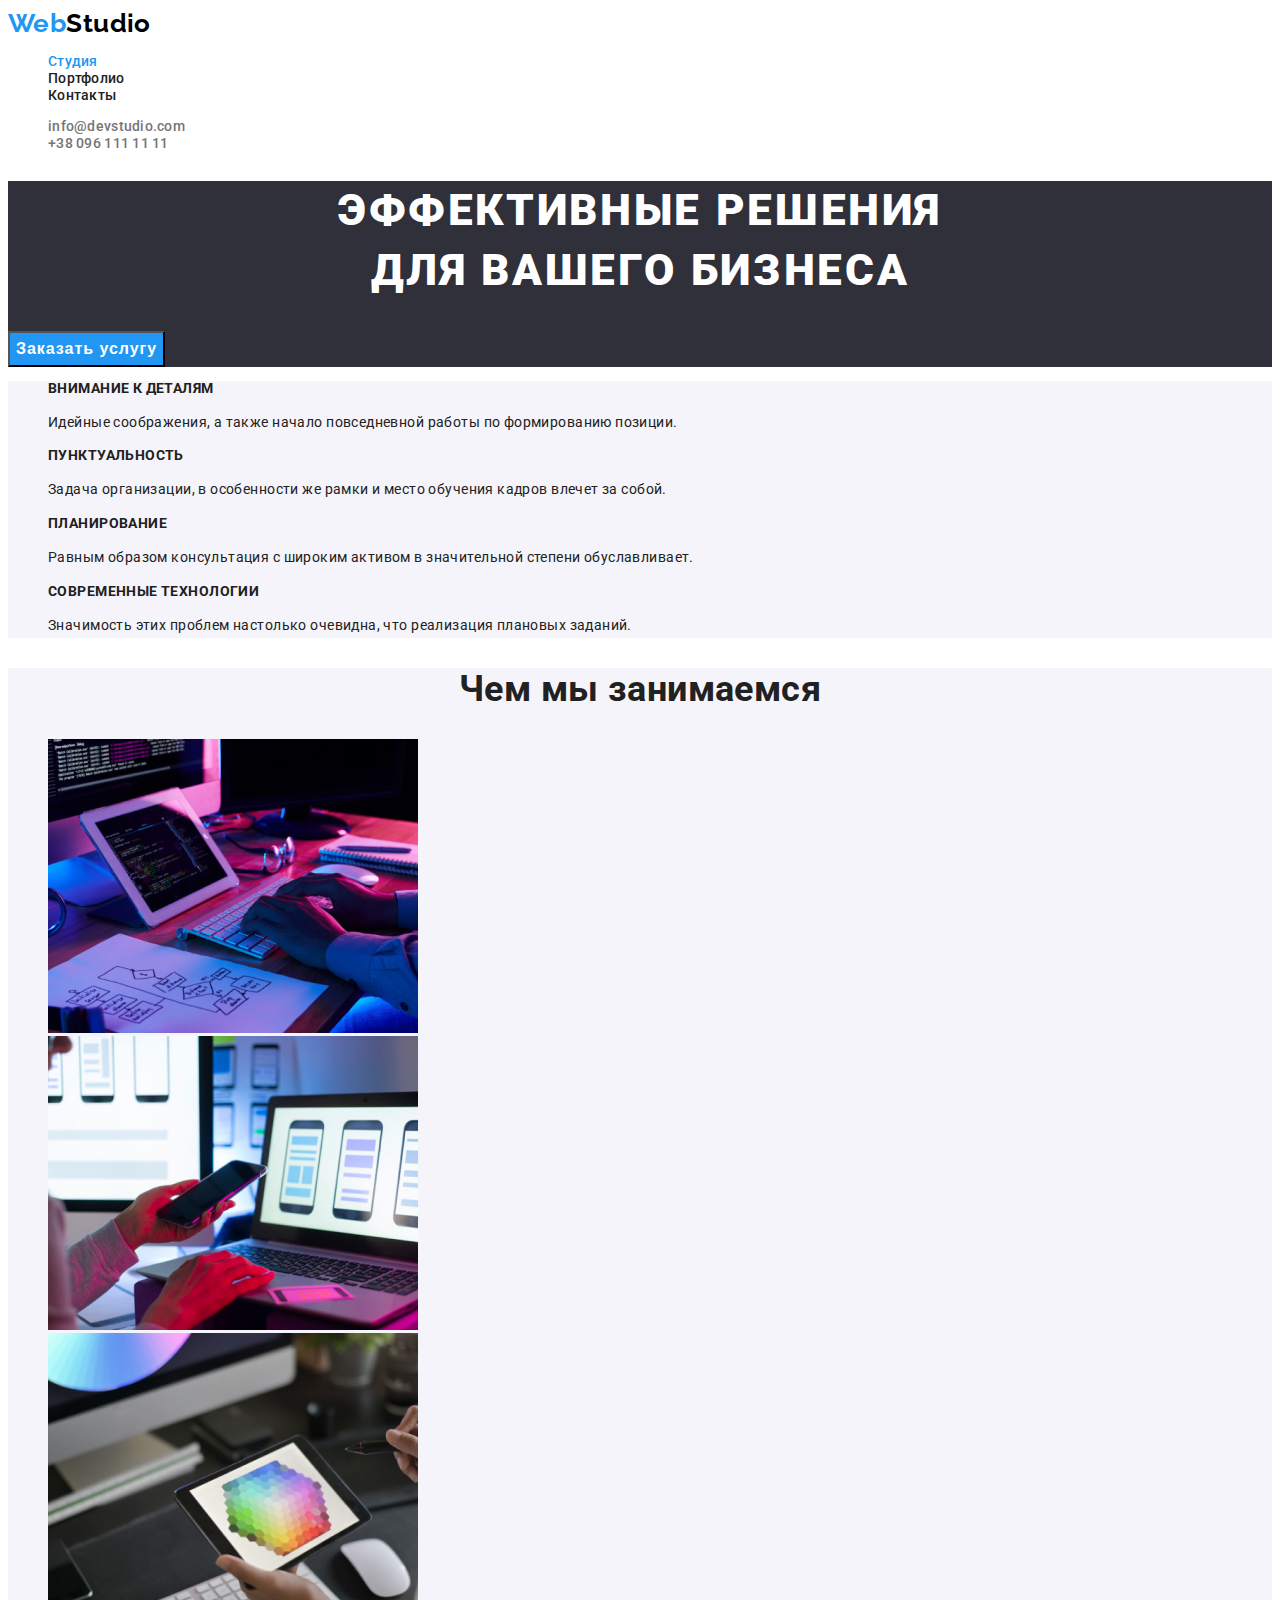
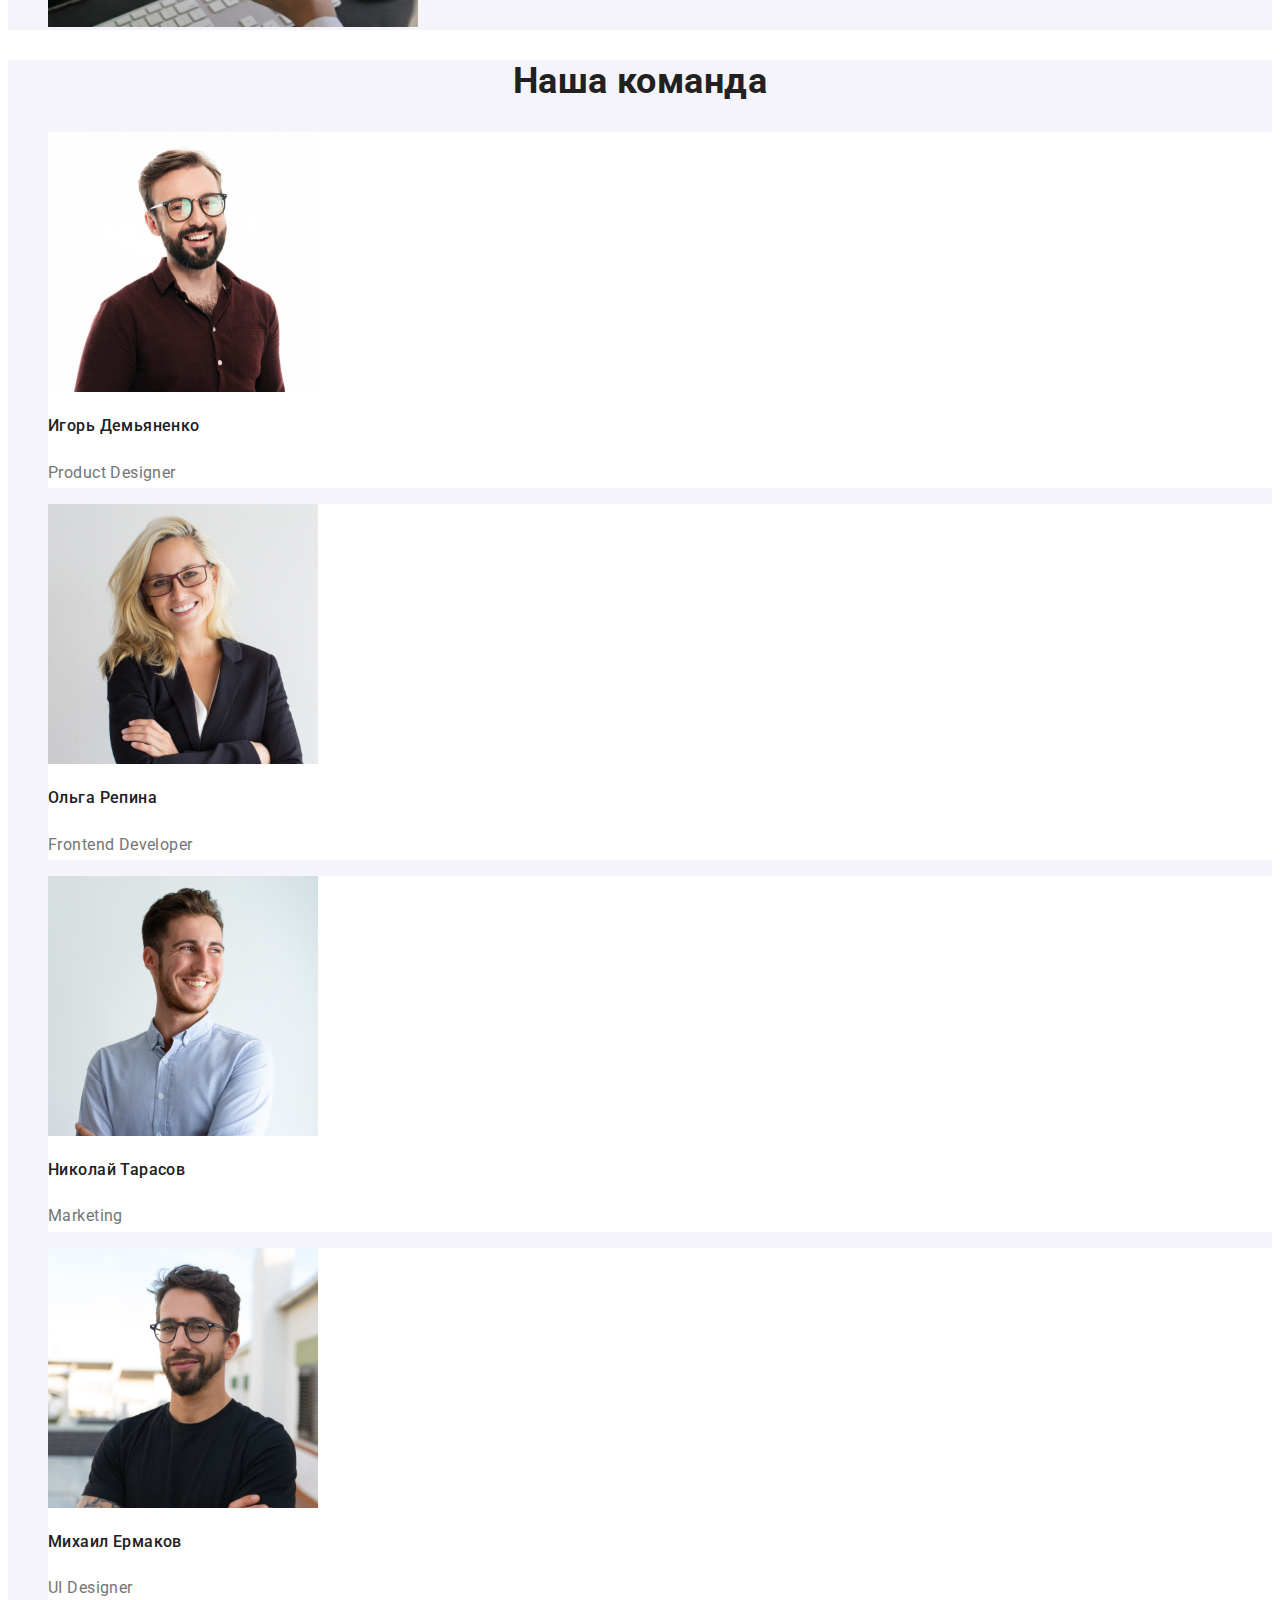
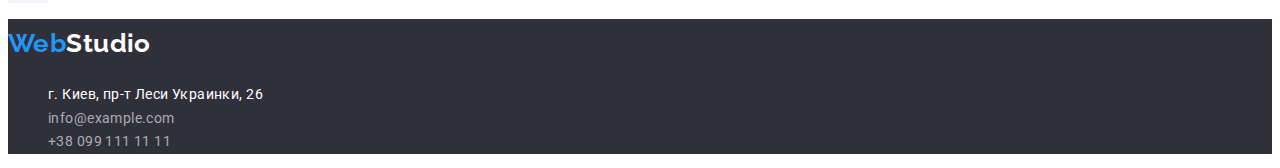
==== index.html @ a76ef947 "скопіював дані з папки 02" ====
<!DOCTYPE html>
<html lang="ru">
<head>
    <meta charset="UTF-8">
    <meta http-equiv="X-UA-Compatible" content="IE=edge">
    <meta name="viewport" content="width=device-width, initial-scale=1.0">
    <title>Document</title>
    <link href="https://fonts.googleapis.com/css2?family=Raleway:wght@700&family=Roboto:wght@400;500;700;900&display=swap"rel="stylesheet">
    <link rel="stylesheet" href="./css/styles.css">
    </head>
<body>
   <header class="header">
       <nav>
            <a href="./index.html" class="logo">Web<span class="studio">Studio</span></a>
                <ul class="site-nav list">
                    <li><a href="./index.html" class="link-studio current">Студия</a></li>
                    <li><a href="./Portfolio.html" class="link">Портфолио</a></li>
                    <li><a href="./Contacts.html" class="link">Контакты</a></li>
                </ul>               
        </nav>
        <ul class="site-adress list">
            <li><a href="mailto:info@devstudio.com" class="adress">info@devstudio.com</a></li>
            <li><a href="tel:+380961111111" class="adress">+38 096 111 11 11</a></li>
        </ul>
    </header>
    <main>
            <section class="hero">
                <h1 class="hero-title">Эффективные решения <br> для вашего бизнеса</h1>
                <button type="button" class="batton">Заказать услугу</button>
            </section>
        
        <!--Види робіт-->
        <section class="section">
            <h2 class="title">Преимущества</h2>
            <ul class="feature list">
                <li>
                    <h3 class="feature-title">ВНИМАНИЕ К ДЕТАЛЯМ</h3>
                    <p class="feature-list">Идейные соображения, а также начало повседневной работы по формированию позиции.</p>
                </li>
                <li>
                    <h3 class="feature-title">ПУНКТУАЛЬНОСТЬ</h3>
                    <p class="feature-list">Задача организации, в особенности же рамки и место обучения кадров влечет за собой.</p>
                </li>
                <li>
                    <h3 class="feature-title">ПЛАНИРОВАНИЕ</h3>
                    <p class="feature-list">Равным образом консультация с широким активом в значительной степени обуславливает.</p>
                </li>
                <li>
                    <h3 class="feature-title">СОВРЕМЕННЫЕ ТЕХНОЛОГИИ</h3>
                    <p class="feature-list">Значимость этих проблем настолько очевидна, что реализация плановых заданий.</p>
                </li>
            </ul>
        </section>
        <section class="section">
            <h2 class="section-title">Чем мы занимаемся</h2>
            <ul class="list">
                <li><img src="./images/img1.jpg" alt="foto" width="370" height="294" /></li>
                <li><img src="./images/img2.jpg" alt="foto" width="370" height="294" /></li>
                <li><img src="./images/img3.jpg" alt="foto" width="370" height="294" /></li>
            </ul>
        </section>
        
        <!--Команда-->
        <section class="section">
            <h2 class="section-title">Наша команда</h2>
            <ul class="feature-comand list">
                <li class="feature-picture">
                    <img src="./images/Teams/img1.jpg" alt="foto Игорь Демьяненко" width="270" height="260">
                    <h3 class="feature-title">Игорь Демьяненко</h3>
                    <p class="feature-list">Product Designer</p>
                </li>
                <li class="feature-picture">
                    <img src="./images/Teams/img2.jpg" alt="foto Ольга Репина" width="270" height="260">
                    <h3 class="feature-title">Ольга Репина</h3>
                    <p class="feature-list">Frontend Developer</p>
                </li>
                <li class="feature-picture">
                    <img src="./images/Teams/img3.jpg" alt="foto Николай Тарасов" width="270" height="260">
                    <h3 class="feature-title">Николай Тарасов</h3>
                    <p class="feature-list">Marketing</p>
                </li>
                <li class="feature-picture">
                    <img src="./images/Teams/img4.jpg" alt="foto Михаил Ермаков" width="270" height="260">
                    <h3 class="feature-title">Михаил Ермаков</h3>
                    <p class="feature-list">UI Designer</p>
                </li>
            </ul>
        </section>
    </main>
 
    <footer class="footer">
        <a href="./index.html" class="footer-logo">Web<span class="footer-studio">Studio</span></a>
        <address>
            <ul class="adress-footer list">
                <li><a href="https://goo.gl/maps/piqngm7oDQpEDh6u6" class="adress-reg">г. Киев, пр-т Леси Украинки, 26</a></li>
                <li><a href="mailto:info@devstudio.com" class="adress-email">info@example.com</a></li>
                <li><a href="tel:+380961111111" class="adress-phone">+38 099 111 11 11</a></li>
            </ul>
        </address>
    </footer>
</body>
</html>
---- css/styles.css ----
:root{
    --primary-text-color:rgba(33, 33, 33, 1);
    --title-tex-color:rgba(117, 117, 117, 1);
    --accent-color:rgba(33, 150, 243, 1);
    --background-color:rgba(47, 48, 58, 1);
    --hover-focus-color:rgba(33, 150, 243, 1);
    --background-color-white: rgba(255, 255, 255, 1);
    --background-section:#E5E5E5;
    --color-logo-blue:rgba(33, 150, 243, 1);
    --color-logo-black:rgba(0, 0, 0, 1);
    --color-logo-white:rgba(255, 255, 255, 1);
    --color-batton-white:rgba(255, 255, 255, 1);
    --color-batton-blue:rgba(33, 150, 243, 1);
}

body {
    color:var(--primary-text-color);
    background-color:var(--background-color-white);

    font-family: roboto, sans-serif;
    font-size: 14px;
    letter-spacing: 0.03em;
}

.header {
    background-color: var(--background-color-white);}

/* LOGO */

.logo {
    font-family: raleway, cursive;
    color:var(--color-logo-blue);
    text-decoration: none;

    font-weight: 700;
    font-size: 26px;
    line-height: 1.2;}
.studio {
    color:var(--color-logo-black);}

.list {
    list-style: none;}

/* site-nav */

.site-nav .link-studio.current {
    color:var(--accent-color);
    text-decoration: none;

    font-weight: 500;
    line-height: 1.14;
    letter-spacing: 0.02em;}

.site-nav .link{
    color:var(--primary-text-color);
    text-decoration: none;

    font-weight: 500;
    line-height: 1.14;
    letter-spacing: 0.02em;
}

.site-nav .link:hover,
.site-nav .link:focus{
    color:var(--hover-focus-color);}

/* site-adress */

.site-adress .adress{
    color:var(--title-tex-color);
    text-decoration: none;

    font-weight: 500;
    line-height: 1.14;
    letter-spacing: 0.02em;}

.adress:hover,
.adress:focus{
    color:var(--hover-focus-color);}

/* SECTION HERO */

.hero {
    background-color:var(--background-color);}

.hero-title {
    color:var(--background-color-white);

    font-weight: 900;
    font-size: 44px;
    line-height: 1.36;    
    text-align: center;
    letter-spacing: 0.06em;
    text-transform: uppercase;
}
.hero .batton {
    color:var(--color-batton-white);
    background-color: var(--color-batton-blue);
    cursor: pointer;
   
    font-weight: 700;
    font-size: 16px;
    line-height: 1.88;    
    display: flex;
    align-items: center;
    text-align: center;
    letter-spacing: 0.06em;
}

/* SECTION */

.title {
    display: none;
}

.feature .feature-title {
    font-size: 14px;
    line-height: 1.14;}

.feature .feature-list {   
     line-height: 1.7;}

/* Команда */

.section {
    background-color: rgba(245, 244, 250, 1);x
}
.section-title {
    font-size: 36px;
    line-height: 1.17;
    text-align: center;
}

.feature-comand .feature-picture {
    background-color:var(--background-color-white);
}

.feature-comand .feature-title{
    font-weight: 500;
    font-size: 16px;
    line-height: 1.9;}

.feature-comand .feature-list{
    color: var(--title-tex-color);
    font-weight: 400;
    font-size: 16px;
    line-height: 1.9;}

    




/* FOOTER */

address {
    font-style: normal;
}

.footer {
    background-color:var(--background-color);}

.footer-logo {
    font-family: raleway;
    color:var(--color-logo-blue);
    text-decoration: none;

    font-weight: 700;
    font-size: 26px;
    line-height: 1.9;}
.footer-studio {
    color:var(--color-batton-white)}

/* ADRESS FOOTER */

.adress-reg {
color: rgba(255, 255, 255, 1);
text-decoration: none;

font-weight: 400;
line-height: 1.7;}

.adress-email, .adress-phone {
    color: rgba(255, 255, 255, 0.6);
    text-decoration: none;
    
    font-weight: 400;
    line-height: 1.7;}

.adress-email:hover,
.adress-phone:hover,
.adress-email:focus,
.adress-phone:focus {
    color:var(--hover-focus-color);}
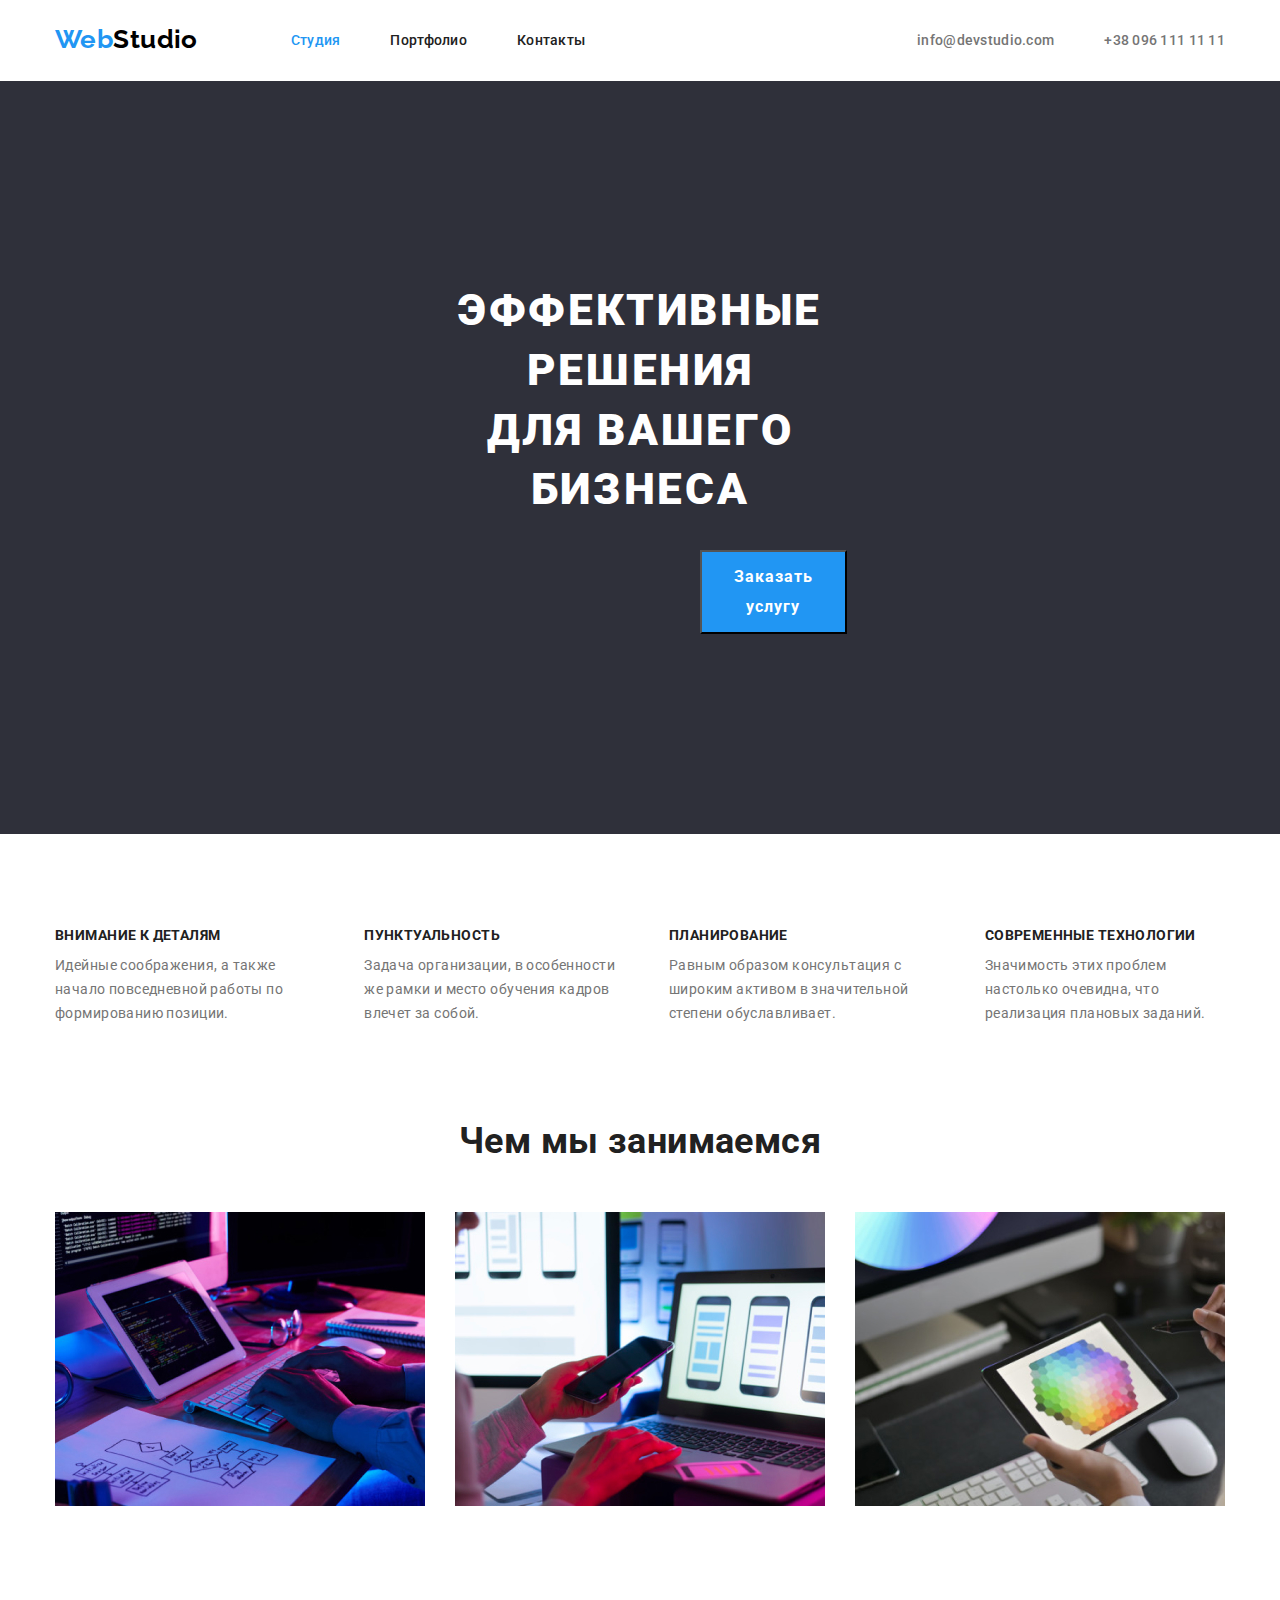
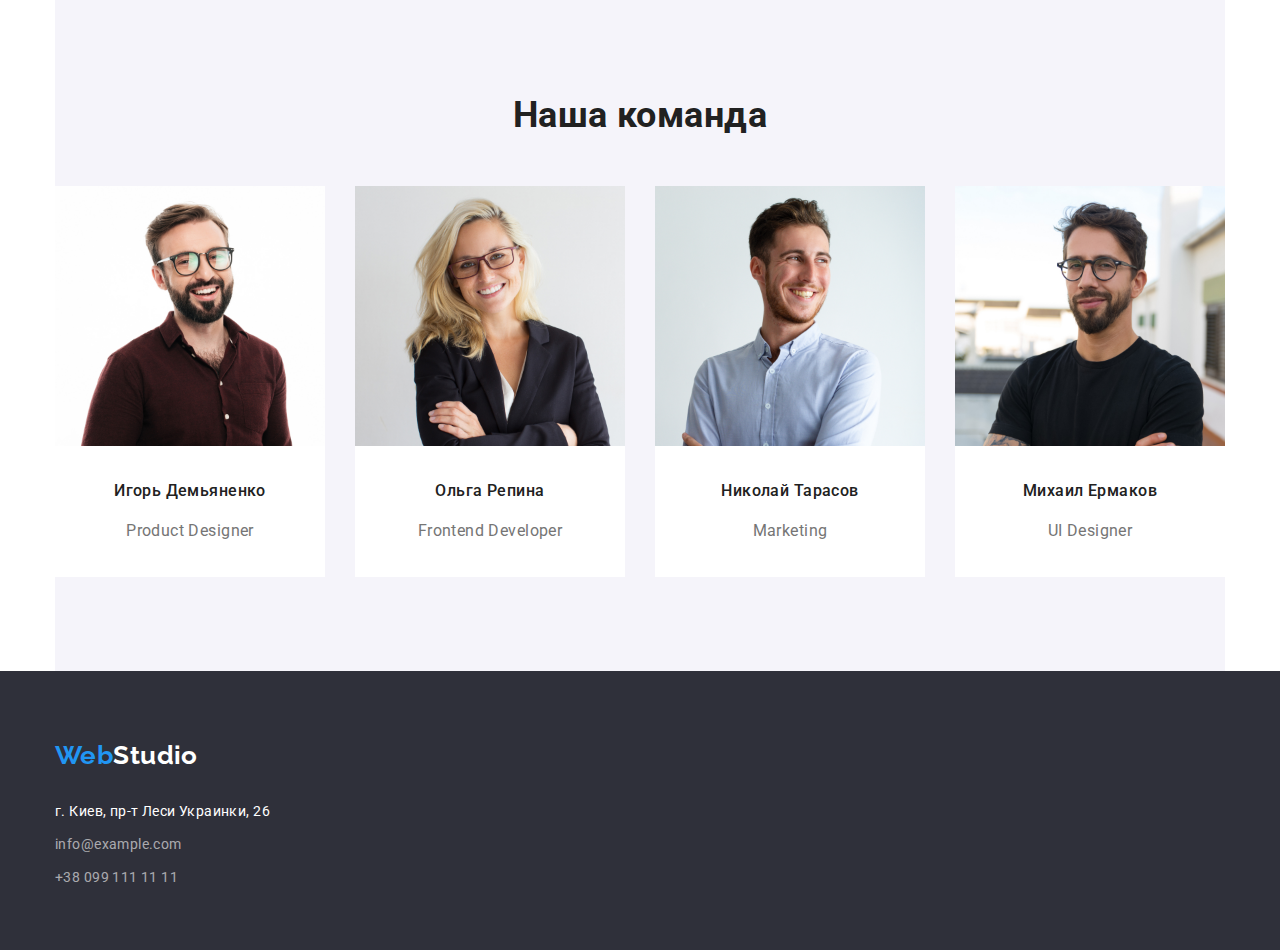
==== commit 557d410f: "modul 3" ====
--- a/index.html
+++ b/index.html
@@ -1,102 +1,172 @@
 <!DOCTYPE html>
 <html lang="ru">
-<head>
-    <meta charset="UTF-8">
-    <meta http-equiv="X-UA-Compatible" content="IE=edge">
-    <meta name="viewport" content="width=device-width, initial-scale=1.0">
+  <head>
+    <meta charset="UTF-8" />
+    <meta http-equiv="X-UA-Compatible" content="IE=edge" />
+    <meta name="viewport" content="width=device-width, initial-scale=1.0" />
     <title>Document</title>
-    <link href="https://fonts.googleapis.com/css2?family=Raleway:wght@700&family=Roboto:wght@400;500;700;900&display=swap"rel="stylesheet">
-    <link rel="stylesheet" href="./css/styles.css">
-    </head>
-<body>
-   <header class="header">
-       <nav>
-            <a href="./index.html" class="logo">Web<span class="studio">Studio</span></a>
-                <ul class="site-nav list">
-                    <li><a href="./index.html" class="link-studio current">Студия</a></li>
-                    <li><a href="./Portfolio.html" class="link">Портфолио</a></li>
-                    <li><a href="./Contacts.html" class="link">Контакты</a></li>
-                </ul>               
-        </nav>
-        <ul class="site-adress list">
-            <li><a href="mailto:info@devstudio.com" class="adress">info@devstudio.com</a></li>
-            <li><a href="tel:+380961111111" class="adress">+38 096 111 11 11</a></li>
-        </ul>
+    <link
+      href="https://fonts.googleapis.com/css2?family=Raleway:wght@700&family=Roboto:wght@400;500;700;900&display=swap"
+      rel="stylesheet"
+    />
+    <link
+      rel="stylesheet"
+      href="https://cdnjs.cloudflare.com/ajax/libs/modern-normalize/1.1.0/modern-normalize.min.css"
+    />
+    <link rel="stylesheet" href="./css/styles.css" />
+  </head>
+
+  <body>
+    <header class="page-header">
+      <div class="container">
+        <div class="wrapper">
+          <nav class="cont-nav">
+            <a href="./index.html" class="logo link">Web<span class="studio">Studio</span></a>
+            <ul class="site-nav list">
+              <li class="item">
+                <a href="./index.html" class="link-studio current link">Студия</a>
+              </li>
+              <li class="item"><a href="./Portfolio.html" class="link">Портфолио</a></li>
+              <li class="item"><a href="./Contacts.html" class="link">Контакты</a></li>
+            </ul>
+          </nav>
+          <ul class="site-adress list">
+            <li class="item">
+              <a href="mailto:info@devstudio.com" class="adress link">info@devstudio.com</a>
+            </li>
+            <li class="item">
+              <a href="tel:+380961111111" class="adress link">+38 096 111 11 11</a>
+            </li>
+          </ul>
+        </div>
+      </div>
     </header>
+
     <main>
-            <section class="hero">
-                <h1 class="hero-title">Эффективные решения <br> для вашего бизнеса</h1>
-                <button type="button" class="batton">Заказать услугу</button>
-            </section>
-        
-        <!--Види робіт-->
+      <section class="hero">
+        <h1 class="hero-title">Эффективные решения <br />для вашего бизнеса</h1>
+        <button type="button" class="button">Заказать услугу</button>
+      </section>
+      <div class="container">
+        <!--Преимущества-->
         <section class="section">
-            <h2 class="title">Преимущества</h2>
-            <ul class="feature list">
-                <li>
-                    <h3 class="feature-title">ВНИМАНИЕ К ДЕТАЛЯМ</h3>
-                    <p class="feature-list">Идейные соображения, а также начало повседневной работы по формированию позиции.</p>
-                </li>
-                <li>
-                    <h3 class="feature-title">ПУНКТУАЛЬНОСТЬ</h3>
-                    <p class="feature-list">Задача организации, в особенности же рамки и место обучения кадров влечет за собой.</p>
-                </li>
-                <li>
-                    <h3 class="feature-title">ПЛАНИРОВАНИЕ</h3>
-                    <p class="feature-list">Равным образом консультация с широким активом в значительной степени обуславливает.</p>
-                </li>
-                <li>
-                    <h3 class="feature-title">СОВРЕМЕННЫЕ ТЕХНОЛОГИИ</h3>
-                    <p class="feature-list">Значимость этих проблем настолько очевидна, что реализация плановых заданий.</p>
-                </li>
-            </ul>
+          <h2 class="title">Преимущества</h2>
+          <ul class="feature list">
+            <li class="feature-item">
+              <h3 class="feature-title">ВНИМАНИЕ К ДЕТАЛЯМ</h3>
+              <p class="feature-list">
+                Идейные соображения, а также начало повседневной работы по формированию позиции.
+              </p>
+            </li>
+            <li class="feature-item">
+              <h3 class="feature-title">ПУНКТУАЛЬНОСТЬ</h3>
+              <p class="feature-list">
+                Задача организации, в особенности же рамки и место обучения кадров влечет за собой.
+              </p>
+            </li>
+            <li class="feature-item">
+              <h3 class="feature-title">ПЛАНИРОВАНИЕ</h3>
+              <p class="feature-list">
+                Равным образом консультация с широким активом в значительной степени обуславливает.
+              </p>
+            </li>
+            <li class="feature-item">
+              <h3 class="feature-title">СОВРЕМЕННЫЕ ТЕХНОЛОГИИ</h3>
+              <p class="feature-list">
+                Значимость этих проблем настолько очевидна, что реализация плановых заданий.
+              </p>
+            </li>
+          </ul>
         </section>
+
+        <!--Чем мы занимаемся-->
         <section class="section">
-            <h2 class="section-title">Чем мы занимаемся</h2>
-            <ul class="list">
-                <li><img src="./images/img1.jpg" alt="foto" width="370" height="294" /></li>
-                <li><img src="./images/img2.jpg" alt="foto" width="370" height="294" /></li>
-                <li><img src="./images/img3.jpg" alt="foto" width="370" height="294" /></li>
-            </ul>
+          <h2 class="section-title">Чем мы занимаемся</h2>
+          <ul class="work list">
+            <li class="work-pictures">
+              <img src="./images/img1.jpg" alt="foto" width="370" height="294" />
+            </li>
+            <li class="work-pictures">
+              <img src="./images/img2.jpg" alt="foto" width="370" height="294" />
+            </li>
+            <li class="work-pictures">
+              <img src="./images/img3.jpg" alt="foto" width="370" height="294" />
+            </li>
+          </ul>
         </section>
-        
+
         <!--Команда-->
-        <section class="section">
-            <h2 class="section-title">Наша команда</h2>
-            <ul class="feature-comand list">
-                <li class="feature-picture">
-                    <img src="./images/Teams/img1.jpg" alt="foto Игорь Демьяненко" width="270" height="260">
-                    <h3 class="feature-title">Игорь Демьяненко</h3>
-                    <p class="feature-list">Product Designer</p>
-                </li>
-                <li class="feature-picture">
-                    <img src="./images/Teams/img2.jpg" alt="foto Ольга Репина" width="270" height="260">
-                    <h3 class="feature-title">Ольга Репина</h3>
-                    <p class="feature-list">Frontend Developer</p>
-                </li>
-                <li class="feature-picture">
-                    <img src="./images/Teams/img3.jpg" alt="foto Николай Тарасов" width="270" height="260">
-                    <h3 class="feature-title">Николай Тарасов</h3>
-                    <p class="feature-list">Marketing</p>
-                </li>
-                <li class="feature-picture">
-                    <img src="./images/Teams/img4.jpg" alt="foto Михаил Ермаков" width="270" height="260">
-                    <h3 class="feature-title">Михаил Ермаков</h3>
-                    <p class="feature-list">UI Designer</p>
-                </li>
-            </ul>
+        <section class="section-comand">
+          <h2 class="section-title">Наша команда</h2>
+          <ul class="feature-comand list">
+            <li class="feature-picture">
+              <img
+                class="feature-img"
+                src="./images/Teams/img1.jpg"
+                alt="foto Игорь Демьяненко"
+                width="270"
+                height="260"
+              />
+              <h3 class="feature-title">Игорь Демьяненко</h3>
+              <p class="feature-list">Product Designer</p>
+            </li>
+            <li class="feature-picture">
+              <img
+                class="feature-img"
+                src="./images/Teams/img2.jpg"
+                alt="foto Ольга Репина"
+                width="270"
+                height="260"
+              />
+              <h3 class="feature-title">Ольга Репина</h3>
+              <p class="feature-list">Frontend Developer</p>
+            </li>
+            <li class="feature-picture">
+              <img
+                class="feature-img"
+                src="./images/Teams/img3.jpg"
+                alt="foto Николай Тарасов"
+                width="270"
+                height="260"
+              />
+              <h3 class="feature-title">Николай Тарасов</h3>
+              <p class="feature-list">Marketing</p>
+            </li>
+            <li class="feature-picture">
+              <img
+                class="feature-img"
+                src="./images/Teams/img4.jpg"
+                alt="foto Михаил Ермаков"
+                width="270"
+                height="260"
+              />
+              <h3 class="feature-title">Михаил Ермаков</h3>
+              <p class="feature-list">UI Designer</p>
+            </li>
+          </ul>
         </section>
+      </div>
     </main>
- 
+
     <footer class="footer">
-        <a href="./index.html" class="footer-logo">Web<span class="footer-studio">Studio</span></a>
+      <div class="container">
+        <a href="./index.html" class="footer-logo link"
+          >Web<span class="footer-studio">Studio</span></a
+        >
         <address>
-            <ul class="adress-footer list">
-                <li><a href="https://goo.gl/maps/piqngm7oDQpEDh6u6" class="adress-reg">г. Киев, пр-т Леси Украинки, 26</a></li>
-                <li><a href="mailto:info@devstudio.com" class="adress-email">info@example.com</a></li>
-                <li><a href="tel:+380961111111" class="adress-phone">+38 099 111 11 11</a></li>
-            </ul>
+          <ul class="adress-footer list">
+            <li>
+              <a href="https://goo.gl/maps/piqngm7oDQpEDh6u6" class="adress-reg link"
+                >г. Киев, пр-т Леси Украинки, 26</a
+              >
+            </li>
+            <li>
+              <a href="mailto:info@devstudio.com" class="adress-email link">info@example.com</a>
+            </li>
+            <li><a href="tel:+380961111111" class="adress-phone link">+38 099 111 11 11</a></li>
+          </ul>
         </address>
+      </div>
     </footer>
-</body>
-</html>+  </body>
+</html>
--- a/css/styles.css
+++ b/css/styles.css
@@ -1,194 +1,379 @@
-:root{
-    --primary-text-color:rgba(33, 33, 33, 1);
-    --title-tex-color:rgba(117, 117, 117, 1);
-    --accent-color:rgba(33, 150, 243, 1);
-    --background-color:rgba(47, 48, 58, 1);
-    --hover-focus-color:rgba(33, 150, 243, 1);
-    --background-color-white: rgba(255, 255, 255, 1);
-    --background-section:#E5E5E5;
-    --color-logo-blue:rgba(33, 150, 243, 1);
-    --color-logo-black:rgba(0, 0, 0, 1);
-    --color-logo-white:rgba(255, 255, 255, 1);
-    --color-batton-white:rgba(255, 255, 255, 1);
-    --color-batton-blue:rgba(33, 150, 243, 1);
+:root {
+  --primary-text-color: rgba(33, 33, 33, 1);
+  --title-tex-color: rgba(117, 117, 117, 1);
+  --accent-color: rgba(33, 150, 243, 1);
+  --background-color: rgba(47, 48, 58, 1);
+  --hover-focus-color: rgba(33, 150, 243, 1);
+  --background-color-white: rgba(255, 255, 255, 1);
+  --background-section: #e5e5e5;
+  --color-logo-blue: rgba(33, 150, 243, 1);
+  --color-logo-black: rgba(0, 0, 0, 1);
+  --color-logo-white: rgba(255, 255, 255, 1);
+  --color-button-white: rgba(255, 255, 255, 1);
+  --color-button-blue: rgba(33, 150, 243, 1);
+}
+
+*,
+*::before,
+*::after {
+  box-sizing: inherit;
+}
+
+h1,
+h2,
+h3,
+h4,
+p {
+  margin-top: 0;
+  margin-bottom: 0;
+}
+
+ul,
+ol {
+  margin-top: 0;
+  margin-bottom: 0;
+  padding-left: 0;
+}
+
+img {
+  display: block;
+}
+
+.link {
+  text-decoration: none;
+}
+
+.list {
+  list-style: none;
+}
+
+button {
+  cursor: pointer;
 }
 
 body {
-    color:var(--primary-text-color);
-    background-color:var(--background-color-white);
-
-    font-family: roboto, sans-serif;
-    font-size: 14px;
-    letter-spacing: 0.03em;
-}
-
-.header {
-    background-color: var(--background-color-white);}
+  color: var(--primary-text-color);
+  background-color: var(--background-color-white);
+
+  font-family: roboto, sans-serif;
+  font-size: 14px;
+  letter-spacing: 0.03em;
+  box-sizing: border-box;
+}
+
+/* HEADER */
+
+.container {
+  max-width: 1200px;
+  margin-left: auto;
+  margin-right: auto;
+  padding-left: 15px;
+  padding-right: 15px;
+}
+
+.page-header {
+  background-color: var(--background-color-white);
+}
+
+.cont-nav {
+  display: flex;
+  align-items: center;
+}
+.page-header .wrapper {
+  display: flex;
+  justify-content: space-between;
+}
 
 /* LOGO */
 
 .logo {
-    font-family: raleway, cursive;
-    color:var(--color-logo-blue);
-    text-decoration: none;
-
-    font-weight: 700;
-    font-size: 26px;
-    line-height: 1.2;}
+  display: flex;
+  padding-top: 24px;
+  padding-bottom: 25px;
+
+  font-family: raleway, cursive;
+  color: var(--color-logo-blue);
+
+  font-weight: 700;
+  font-size: 26px;
+  line-height: 1.2;
+}
 .studio {
-    color:var(--color-logo-black);}
-
-.list {
-    list-style: none;}
+  color: var(--color-logo-black);
+}
 
 /* site-nav */
 
+.site-nav {
+  display: flex;
+  margin-left: 93px;
+}
+
+.site-nav .item:not(:last-child) {
+  margin-right: 50px;
+}
+
 .site-nav .link-studio.current {
-    color:var(--accent-color);
-    text-decoration: none;
-
-    font-weight: 500;
-    line-height: 1.14;
-    letter-spacing: 0.02em;}
-
-.site-nav .link{
-    color:var(--primary-text-color);
-    text-decoration: none;
-
-    font-weight: 500;
-    line-height: 1.14;
-    letter-spacing: 0.02em;
+  display: block;
+  padding-top: 32px;
+  padding-bottom: 32px;
+
+  color: var(--accent-color);
+
+  font-weight: 500;
+  line-height: 1.14;
+  letter-spacing: 0.02em;
+}
+
+.site-nav .link {
+  display: block;
+  padding-top: 32px;
+  padding-bottom: 32px;
+
+  color: var(--primary-text-color);
+
+  font-weight: 500;
+  line-height: 1.14;
+  letter-spacing: 0.02em;
 }
 
 .site-nav .link:hover,
-.site-nav .link:focus{
-    color:var(--hover-focus-color);}
+.site-nav .link:focus {
+  color: var(--hover-focus-color);
+}
 
 /* site-adress */
 
-.site-adress .adress{
-    color:var(--title-tex-color);
-    text-decoration: none;
-
-    font-weight: 500;
-    line-height: 1.14;
-    letter-spacing: 0.02em;}
+.site-adress {
+  display: flex;
+  align-items: center;
+}
+
+.site-adress .item {
+  padding-top: 32px;
+  padding-bottom: 32px;
+}
+
+.site-adress .item:not(:last-child) {
+  margin-right: 50px;
+}
+
+.site-adress .adress {
+  color: var(--title-tex-color);
+
+  font-weight: 500;
+  line-height: 1.14;
+  letter-spacing: 0.02em;
+}
 
 .adress:hover,
-.adress:focus{
-    color:var(--hover-focus-color);}
+.adress:focus {
+  color: var(--hover-focus-color);
+}
+
+/* MAIN */
 
 /* SECTION HERO */
 
 .hero {
-    background-color:var(--background-color);}
+  background-color: var(--background-color);
+  text-align: center;
+}
 
 .hero-title {
-    color:var(--background-color-white);
-
-    font-weight: 900;
-    font-size: 44px;
-    line-height: 1.36;    
-    text-align: center;
-    letter-spacing: 0.06em;
-    text-transform: uppercase;
-}
-.hero .batton {
-    color:var(--color-batton-white);
-    background-color: var(--color-batton-blue);
-    cursor: pointer;
-   
-    font-weight: 700;
-    font-size: 16px;
-    line-height: 1.88;    
-    display: flex;
-    align-items: center;
-    text-align: center;
-    letter-spacing: 0.06em;
+  color: var(--background-color-white);
+
+  padding-top: 200px;
+  padding-right: 452px;
+  padding-left: 452px;
+
+  font-weight: 900;
+  font-size: 44px;
+  line-height: 1.36;
+  letter-spacing: 0.06em;
+  text-transform: uppercase;
+}
+
+.hero .button {
+  color: var(--color-button-white);
+  background-color: var(--color-button-blue);
+  font-weight: 700;
+  font-size: 16px;
+  line-height: 1.88;
+  align-items: center;
+  letter-spacing: 0.06em;
+}
+
+.button {
+  padding: 10px 32px;
+  margin-top: 30px;
+  margin-right: 700px;
+  margin-bottom: 200px;
+  margin-left: 700px;
 }
 
 /* SECTION */
 
+/* Преимущества */
+
 .title {
-    display: none;
+  display: none;
+}
+
+.feature {
+  display: flex;
+  padding-top: 94px;
+
+  justify-content: center;
+  column-gap: 50px;
+
+  background-color: var(--background-color-white);
 }
 
 .feature .feature-title {
-    font-size: 14px;
-    line-height: 1.14;}
-
-.feature .feature-list {   
-     line-height: 1.7;}
+  font-size: 14px;
+  line-height: 1.14;
+  letter-spacing: 0.03em;
+  text-transform: uppercase;
+
+  padding-bottom: 10px;
+}
+
+.feature .feature-list {
+  color: var(--title-tex-color);
+
+  font-size: 14px;
+  line-height: 1.7;
+  letter-spacing: 0.03em;
+}
+
+/* Чем мы занимаемся */
+
+.work {
+  display: flex;
+  justify-content: center;
+
+  padding-bottom: 94px;
+}
+
+.work-pictures:not(:last-child) {
+  margin-right: 30px;
+}
 
 /* Команда */
 
-.section {
-    background-color: rgba(245, 244, 250, 1);x
+.section-comand {
+  background-color: rgba(245, 244, 250, 1);
 }
 .section-title {
-    font-size: 36px;
-    line-height: 1.17;
-    text-align: center;
+  font-size: 36px;
+  line-height: 1.17;
+  text-align: center;
+
+  padding-top: 94px;
+  padding-bottom: 50px;
 }
 
 .feature-comand .feature-picture {
-    background-color:var(--background-color-white);
-}
-
-.feature-comand .feature-title{
-    font-weight: 500;
-    font-size: 16px;
-    line-height: 1.9;}
-
-.feature-comand .feature-list{
-    color: var(--title-tex-color);
-    font-weight: 400;
-    font-size: 16px;
-    line-height: 1.9;}
-
-    
-
-
-
+  background-color: var(--background-color-white);
+}
+
+.feature-comand {
+  display: flex;
+  justify-content: center;
+
+  padding-bottom: 94px;
+}
+
+.feature-img {
+  margin-bottom: 30px;
+}
+
+.feature-picture:not(:last-child) {
+  margin-right: 30px;
+}
+
+.feature-comand .feature-title {
+  font-weight: 500;
+  font-size: 16px;
+  line-height: 1.9;
+
+  text-align: center;
+
+  margin-bottom: 10px;
+}
+
+.feature-comand .feature-list {
+  color: var(--title-tex-color);
+  font-weight: 400;
+  font-size: 16px;
+  line-height: 1.9;
+
+  text-align: center;
+
+  margin-bottom: 30px;
+}
 
 /* FOOTER */
 
 address {
-    font-style: normal;
+  font-style: normal;
 }
 
 .footer {
-    background-color:var(--background-color);}
+  background-color: var(--background-color);
+}
 
 .footer-logo {
-    font-family: raleway;
-    color:var(--color-logo-blue);
-    text-decoration: none;
-
-    font-weight: 700;
-    font-size: 26px;
-    line-height: 1.9;}
+  display: flex;
+  padding-top: 60px;
+  padding-bottom: 20px;
+
+  font-family: raleway;
+  color: var(--color-logo-blue);
+
+  font-weight: 700;
+  font-size: 26px;
+  line-height: 1.9;
+}
+
 .footer-studio {
-    color:var(--color-batton-white)}
+  color: var(--color-button-white);
+}
 
 /* ADRESS FOOTER */
 
 .adress-reg {
-color: rgba(255, 255, 255, 1);
-text-decoration: none;
-
-font-weight: 400;
-line-height: 1.7;}
-
-.adress-email, .adress-phone {
-    color: rgba(255, 255, 255, 0.6);
-    text-decoration: none;
-    
-    font-weight: 400;
-    line-height: 1.7;}
+  display: flex;
+  color: rgba(255, 255, 255, 1);
+
+  font-weight: 400;
+  line-height: 1.7;
+
+  padding-bottom: 9px;
+}
+
+.adress-email {
+  display: flex;
+  padding-bottom: 9px;
+}
+
+.adress-phone {
+  display: flex;
+  padding-bottom: 60px;
+}
+
+.adress-email,
+.adress-phone {
+  color: rgba(255, 255, 255, 0.6);
+
+  font-weight: 400;
+  line-height: 1.7;
+}
 
 .adress-email:hover,
 .adress-phone:hover,
 .adress-email:focus,
 .adress-phone:focus {
-    color:var(--hover-focus-color);}+  color: var(--hover-focus-color);
+}
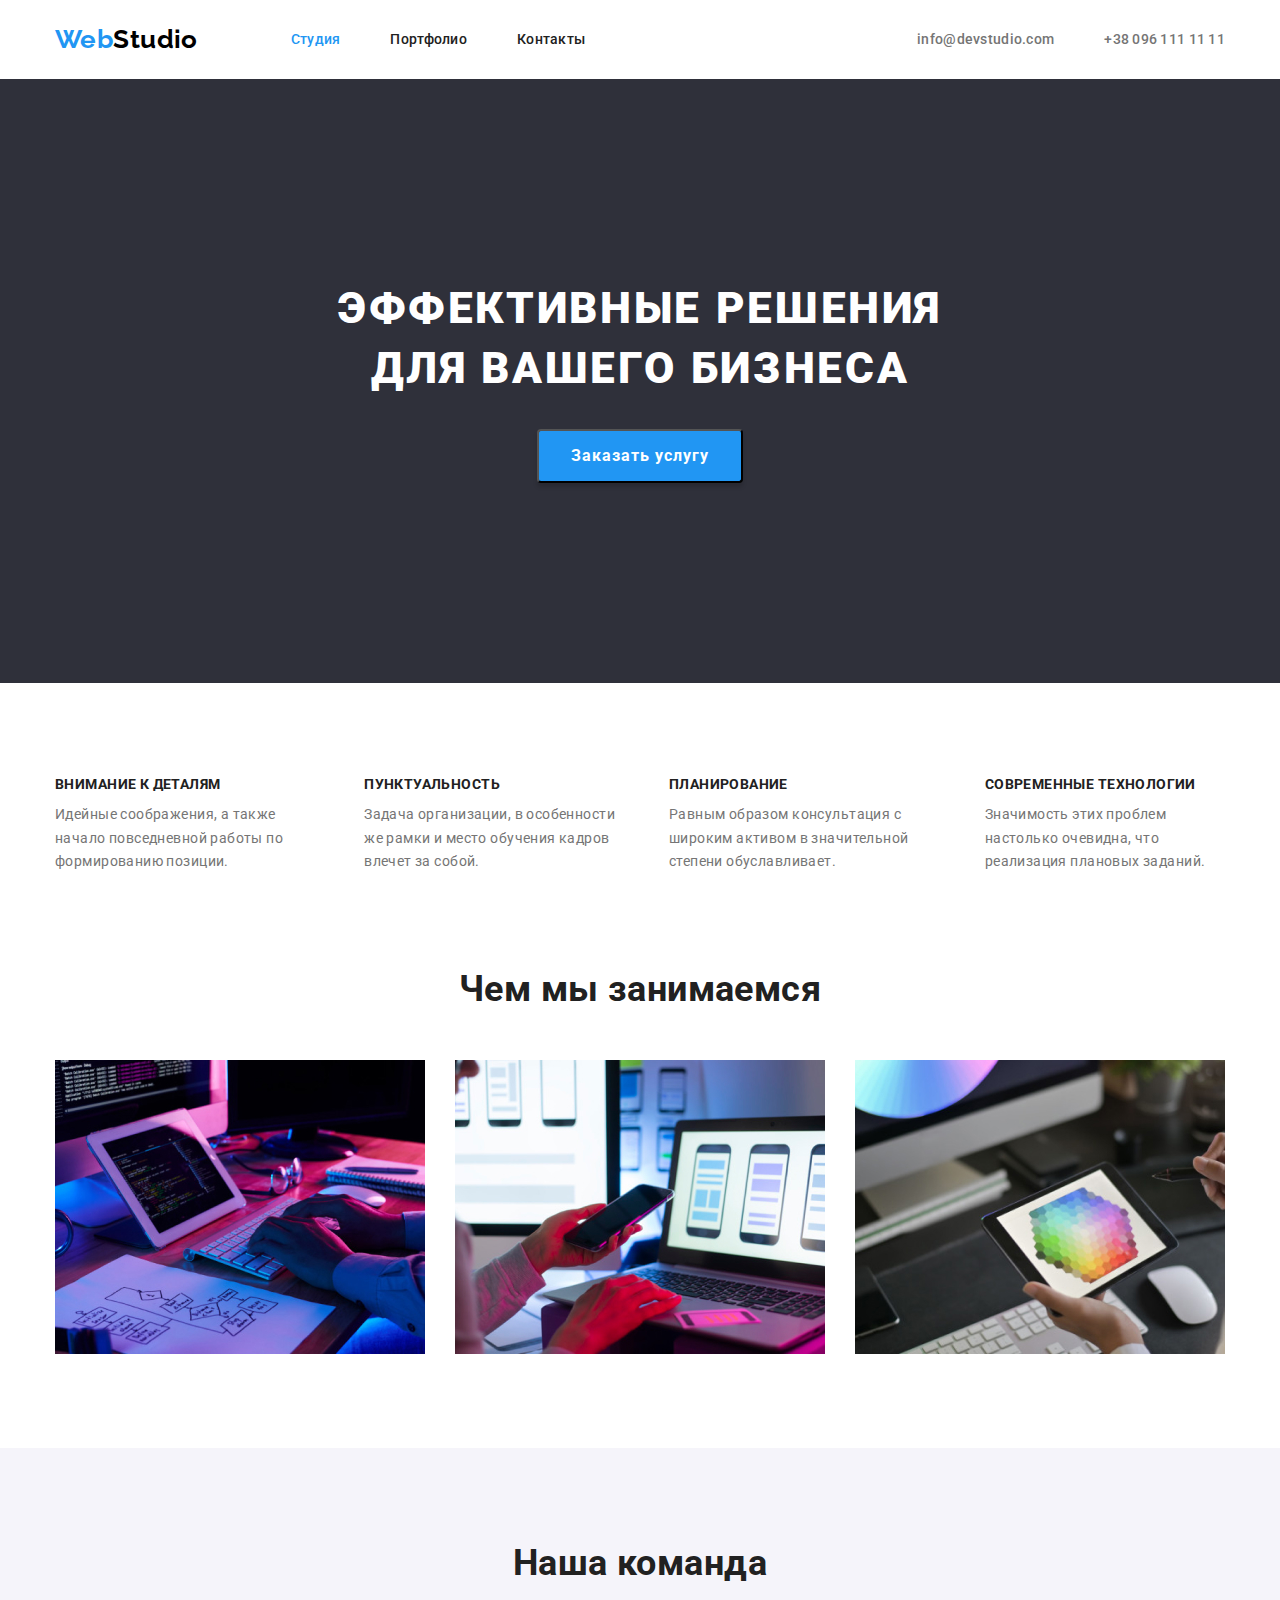
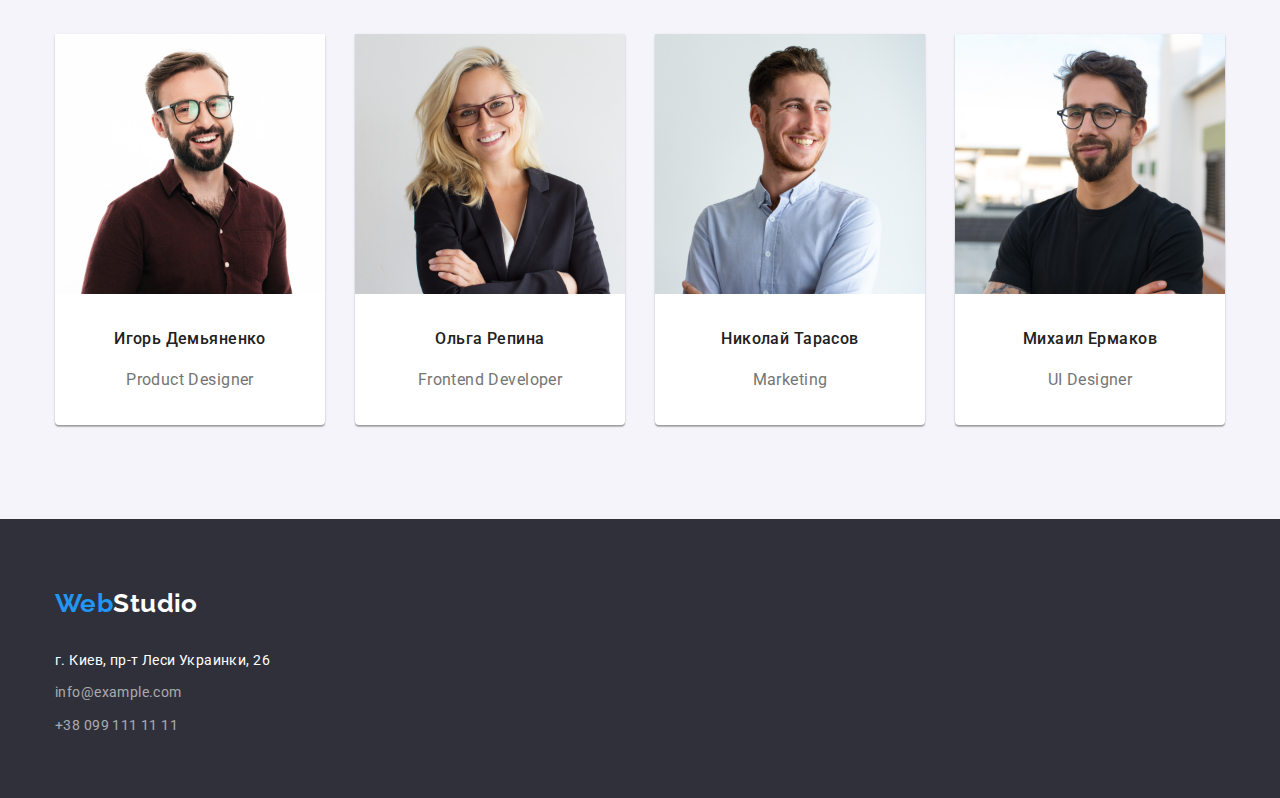
==== commit 9c280460: "Варіант 2" ====
--- a/index.html
+++ b/index.html
@@ -43,12 +43,15 @@
     </header>
 
     <main>
-      <section class="hero">
-        <h1 class="hero-title">Эффективные решения <br />для вашего бизнеса</h1>
-        <button type="button" class="button">Заказать услугу</button>
-      </section>
+      <div class="container-hero">
+        <section class="hero">
+          <h1 class="hero-title">Эффективные решения <br />для вашего бизнеса</h1>
+          <button type="button" class="button">Заказать услугу</button>
+        </section>
+      </div>
+
+      <!--Преимущества-->
       <div class="container">
-        <!--Преимущества-->
         <section class="section">
           <h2 class="title">Преимущества</h2>
           <ul class="feature list">
@@ -78,8 +81,11 @@
             </li>
           </ul>
         </section>
+      </div>
 
-        <!--Чем мы занимаемся-->
+      <!--Чем мы занимаемся-->
+
+      <div class="container-work">
         <section class="section">
           <h2 class="section-title">Чем мы занимаемся</h2>
           <ul class="work list">
@@ -94,8 +100,10 @@
             </li>
           </ul>
         </section>
+      </div>
 
-        <!--Команда-->
+      <!--Команда-->
+      <div class="container-comand">
         <section class="section-comand">
           <h2 class="section-title">Наша команда</h2>
           <ul class="feature-comand list">
@@ -107,8 +115,10 @@
                 width="270"
                 height="260"
               />
-              <h3 class="feature-title">Игорь Демьяненко</h3>
-              <p class="feature-list">Product Designer</p>
+              <div class="border">
+                <h3 class="feature-title">Игорь Демьяненко</h3>
+                <p class="feature-list">Product Designer</p>
+              </div>
             </li>
             <li class="feature-picture">
               <img
@@ -118,8 +128,10 @@
                 width="270"
                 height="260"
               />
-              <h3 class="feature-title">Ольга Репина</h3>
-              <p class="feature-list">Frontend Developer</p>
+              <div class="border">
+                <h3 class="feature-title">Ольга Репина</h3>
+                <p class="feature-list">Frontend Developer</p>
+              </div>
             </li>
             <li class="feature-picture">
               <img
@@ -129,8 +141,10 @@
                 width="270"
                 height="260"
               />
-              <h3 class="feature-title">Николай Тарасов</h3>
-              <p class="feature-list">Marketing</p>
+              <div class="border">
+                <h3 class="feature-title">Николай Тарасов</h3>
+                <p class="feature-list">Marketing</p>
+              </div>
             </li>
             <li class="feature-picture">
               <img
@@ -140,8 +154,10 @@
                 width="270"
                 height="260"
               />
-              <h3 class="feature-title">Михаил Ермаков</h3>
-              <p class="feature-list">UI Designer</p>
+              <div class="border">
+                <h3 class="feature-title">Михаил Ермаков</h3>
+                <p class="feature-list">UI Designer</p>
+              </div>
             </li>
           </ul>
         </section>
--- a/css/styles.css
+++ b/css/styles.css
@@ -73,12 +73,14 @@
 
 .page-header {
   background-color: var(--background-color-white);
+  padding: 24px 0px;
 }
 
 .cont-nav {
   display: flex;
   align-items: center;
 }
+
 .page-header .wrapper {
   display: flex;
   justify-content: space-between;
@@ -88,8 +90,6 @@
 
 .logo {
   display: flex;
-  padding-top: 24px;
-  padding-bottom: 25px;
 
   font-family: raleway, cursive;
   color: var(--color-logo-blue);
@@ -115,8 +115,6 @@
 
 .site-nav .link-studio.current {
   display: block;
-  padding-top: 32px;
-  padding-bottom: 32px;
 
   color: var(--accent-color);
 
@@ -127,8 +125,6 @@
 
 .site-nav .link {
   display: block;
-  padding-top: 32px;
-  padding-bottom: 32px;
 
   color: var(--primary-text-color);
 
@@ -149,11 +145,6 @@
   align-items: center;
 }
 
-.site-adress .item {
-  padding-top: 32px;
-  padding-bottom: 32px;
-}
-
 .site-adress .item:not(:last-child) {
   margin-right: 50px;
 }
@@ -178,14 +169,16 @@
 .hero {
   background-color: var(--background-color);
   text-align: center;
+  padding: 200px 0px;
+}
+
+.container-hero {
+  display: block;
+  justify-content: center;
 }
 
 .hero-title {
   color: var(--background-color-white);
-
-  padding-top: 200px;
-  padding-right: 452px;
-  padding-left: 452px;
 
   font-weight: 900;
   font-size: 44px;
@@ -200,16 +193,13 @@
   font-weight: 700;
   font-size: 16px;
   line-height: 1.88;
-  align-items: center;
   letter-spacing: 0.06em;
-}
-
-.button {
+
   padding: 10px 32px;
   margin-top: 30px;
-  margin-right: 700px;
-  margin-bottom: 200px;
-  margin-left: 700px;
+
+  box-shadow: 0px 4px 4px rgba(0, 0, 0, 0.15);
+  border-radius: 4px;
 }
 
 /* SECTION */
@@ -222,7 +212,6 @@
 
 .feature {
   display: flex;
-  padding-top: 94px;
 
   justify-content: center;
   column-gap: 50px;
@@ -261,17 +250,20 @@
 }
 
 /* Команда */
+.section {
+  padding-top: 94px;
+}
 
 .section-comand {
   background-color: rgba(245, 244, 250, 1);
+  padding-top: 94px;
 }
 .section-title {
   font-size: 36px;
   line-height: 1.17;
   text-align: center;
 
-  padding-top: 94px;
-  padding-bottom: 50px;
+  margin-bottom: 50px;
 }
 
 .feature-comand .feature-picture {
@@ -291,6 +283,12 @@
 
 .feature-picture:not(:last-child) {
   margin-right: 30px;
+}
+
+.feature-picture {
+  box-shadow: 0px 1px 3px rgba(0, 0, 0, 0.12), 0px 1px 1px rgba(0, 0, 0, 0.14),
+    0px 2px 1px rgba(0, 0, 0, 0.2);
+  border-radius: 0px 0px 4px 4px;
 }
 
 .feature-comand .feature-title {
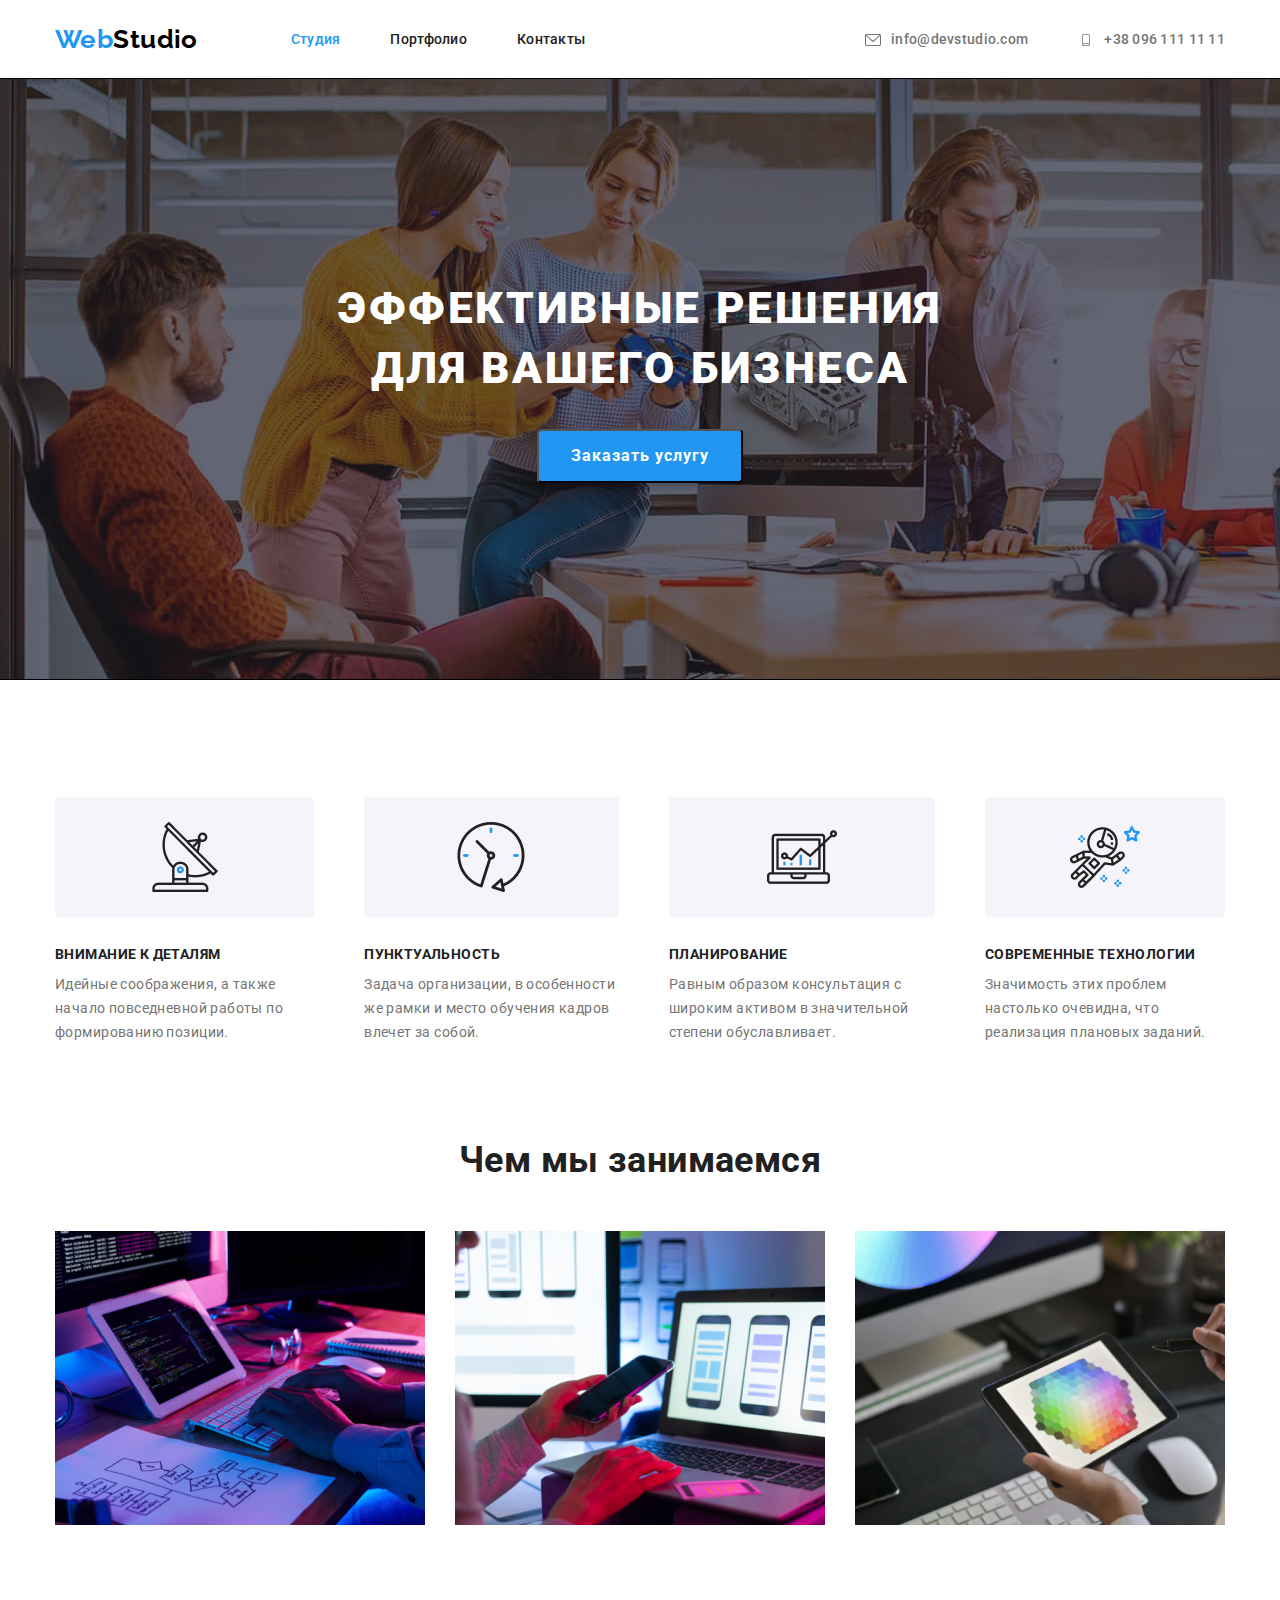
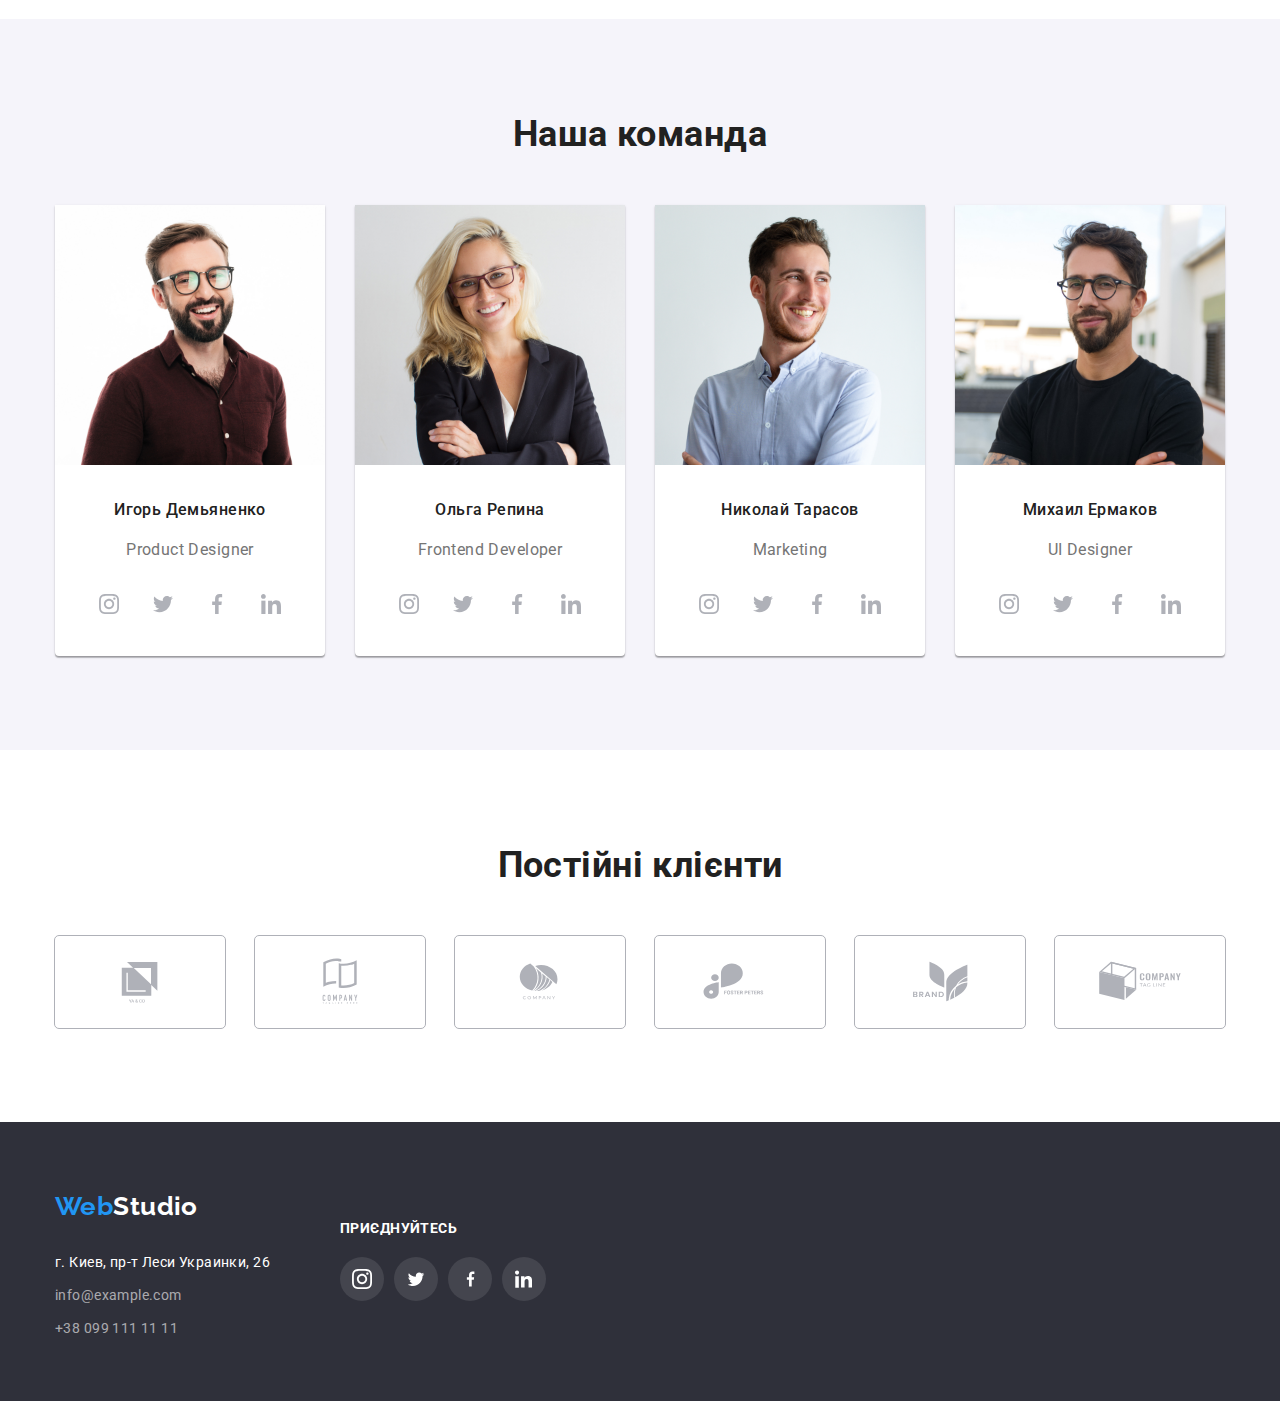
==== commit a3180a57: "variant 4" ====
--- a/index.html
+++ b/index.html
@@ -31,62 +31,82 @@
             </ul>
           </nav>
           <ul class="site-adress list">
-            <li class="item">
-              <a href="mailto:info@devstudio.com" class="adress link">info@devstudio.com</a>
-            </li>
-            <li class="item">
-              <a href="tel:+380961111111" class="adress link">+38 096 111 11 11</a>
-            </li>
+            <div class="conteiner-site-adress">
+              <li class="item">
+                <a href="mailto:info@devstudio.com" class="adress link"
+                  ><svg class="adres_icon">
+                    <use href="./images/social-list/sprite.svg#icon-Vector"></use></svg
+                  >info@devstudio.com</a
+                >
+              </li>
+              <li class="item">
+                <a href="tel:+380961111111" class="adress link"
+                  ><svg class="adres_icon">
+                    <use href="./images/social-list/sprite.svg#icon-envelope"></use></svg
+                  >+38 096 111 11 11</a
+                >
+              </li>
+            </div>
           </ul>
         </div>
       </div>
     </header>
 
     <main>
-      <div class="container-hero">
-        <section class="hero">
+      <section class="hero overlay">
+        <div class="container">
           <h1 class="hero-title">Эффективные решения <br />для вашего бизнеса</h1>
-          <button type="button" class="button">Заказать услугу</button>
-        </section>
-      </div>
+          <button type="button" class="button"data-modal-open>Заказать услугу</button>
+        </div>
+      </section>
 
       <!--Преимущества-->
-      <div class="container">
-        <section class="section">
+
+      <section class="section section-info">
+        <div class="container">
           <h2 class="title">Преимущества</h2>
           <ul class="feature list">
-            <li class="feature-item">
-              <h3 class="feature-title">ВНИМАНИЕ К ДЕТАЛЯМ</h3>
-              <p class="feature-list">
-                Идейные соображения, а также начало повседневной работы по формированию позиции.
-              </p>
-            </li>
-            <li class="feature-item">
-              <h3 class="feature-title">ПУНКТУАЛЬНОСТЬ</h3>
-              <p class="feature-list">
-                Задача организации, в особенности же рамки и место обучения кадров влечет за собой.
-              </p>
-            </li>
-            <li class="feature-item">
-              <h3 class="feature-title">ПЛАНИРОВАНИЕ</h3>
-              <p class="feature-list">
-                Равным образом консультация с широким активом в значительной степени обуславливает.
-              </p>
-            </li>
-            <li class="feature-item">
-              <h3 class="feature-title">СОВРЕМЕННЫЕ ТЕХНОЛОГИИ</h3>
-              <p class="feature-list">
-                Значимость этих проблем настолько очевидна, что реализация плановых заданий.
-              </p>
-            </li>
-          </ul>
-        </section>
-      </div>
+            <li class="feature-item-antena">
+              <div>
+                <h3 class="feature-title">ВНИМАНИЕ К ДЕТАЛЯМ</h3>
+                <p class="feature-list">
+                  Идейные соображения, а также начало повседневной работы по формированию позиции.
+                </p>
+              </div>
+            </li>
+            <li class="feature-item-clock">
+              <div>
+                <h3 class="feature-title">ПУНКТУАЛЬНОСТЬ</h3>
+                <p class="feature-list">
+                  Задача организации, в особенности же рамки и место обучения кадров влечет за
+                  собой.
+                </p>
+              </div>
+            </li>
+            <li class="feature-item-diagram">
+              <div>
+                <h3 class="feature-title">ПЛАНИРОВАНИЕ</h3>
+                <p class="feature-list">
+                  Равным образом консультация с широким активом в значительной степени
+                  обуславливает.
+                </p>
+              </div>
+            </li>
+            <li class="feature-item-astronaut">
+              <div>
+                <h3 class="feature-title">СОВРЕМЕННЫЕ ТЕХНОЛОГИИ</h3>
+                <p class="feature-list">
+                  Значимость этих проблем настолько очевидна, что реализация плановых заданий.
+                </p>
+              </div>
+            </li>
+          </ul>
+        </div>
+      </section>
 
       <!--Чем мы занимаемся-->
-
-      <div class="container-work">
-        <section class="section">
+      <section class="section section-work">
+        <div class="container">
           <h2 class="section-title">Чем мы занимаемся</h2>
           <ul class="work list">
             <li class="work-pictures">
@@ -99,12 +119,13 @@
               <img src="./images/img3.jpg" alt="foto" width="370" height="294" />
             </li>
           </ul>
-        </section>
-      </div>
+        </div>
+      </section>
 
       <!--Команда-->
-      <div class="container-comand">
-        <section class="section-comand">
+
+      <section class="section section-comand">
+        <div class="container">
           <h2 class="section-title">Наша команда</h2>
           <ul class="feature-comand list">
             <li class="feature-picture">
@@ -116,8 +137,43 @@
                 height="260"
               />
               <div class="border">
-                <h3 class="feature-title">Игорь Демьяненко</h3>
-                <p class="feature-list">Product Designer</p>
+                <div class="border-cont">
+                  <h3 class="feature-title">Игорь Демьяненко</h3>
+                  <p class="feature-list">Product Designer</p>
+                </div>
+
+                <ul class="social-list list">
+                  <div class="container-social-list">
+                    <li class="social-list_item">
+                      <a href="#" class="social-list_item-link">
+                        <svg class="social-list_icon">
+                          <use href="./images/social-list/sprite.svg#icon-instagram"></use>
+                        </svg>
+                      </a>
+                    </li>
+                    <li class="social-list_item">
+                      <a href="#" class="social-list_item-link">
+                        <svg class="social-list_icon">
+                          <use href="./images/social-list/sprite.svg#icon-twitter"></use>
+                        </svg>
+                      </a>
+                    </li>
+                    <li class="social-list_item">
+                      <a href="#" class="social-list_item-link">
+                        <svg class="social-list_icon">
+                          <use href="./images/social-list/sprite.svg#icon-facebook"></use>
+                        </svg>
+                      </a>
+                    </li>
+                    <li class="social-list_item">
+                      <a href="#" class="social-list_item-link">
+                        <svg class="social-list_icon">
+                          <use href="./images/social-list/sprite.svg#icon-linkedin"></use>
+                        </svg>
+                      </a>
+                    </li>
+                  </div>
+                </ul>
               </div>
             </li>
             <li class="feature-picture">
@@ -129,8 +185,43 @@
                 height="260"
               />
               <div class="border">
-                <h3 class="feature-title">Ольга Репина</h3>
-                <p class="feature-list">Frontend Developer</p>
+                <div class="border-cont">
+                  <h3 class="feature-title">Ольга Репина</h3>
+                  <p class="feature-list">Frontend Developer</p>
+                </div>
+
+                <ul class="social-list list">
+                  <div class="container-social-list">
+                    <li class="social-list_item">
+                      <a href="#" class="social-list_item-link">
+                        <svg class="social-list_icon">
+                          <use href="./images/social-list/sprite.svg#icon-instagram"></use>
+                        </svg>
+                      </a>
+                    </li>
+                    <li class="social-list_item">
+                      <a href="#" class="social-list_item-link">
+                        <svg class="social-list_icon">
+                          <use href="./images/social-list/sprite.svg#icon-twitter"></use>
+                        </svg>
+                      </a>
+                    </li>
+                    <li class="social-list_item">
+                      <a href="#" class="social-list_item-link">
+                        <svg class="social-list_icon">
+                          <use href="./images/social-list/sprite.svg#icon-facebook"></use>
+                        </svg>
+                      </a>
+                    </li>
+                    <li class="social-list_item">
+                      <a href="#" class="social-list_item-link">
+                        <svg class="social-list_icon">
+                          <use href="./images/social-list/sprite.svg#icon-linkedin"></use>
+                        </svg>
+                      </a>
+                    </li>
+                  </div>
+                </ul>
               </div>
             </li>
             <li class="feature-picture">
@@ -142,8 +233,43 @@
                 height="260"
               />
               <div class="border">
-                <h3 class="feature-title">Николай Тарасов</h3>
-                <p class="feature-list">Marketing</p>
+                <div class="border-cont">
+                  <h3 class="feature-title">Николай Тарасов</h3>
+                  <p class="feature-list">Marketing</p>
+                </div>
+
+                <ul class="social-list list">
+                  <div class="container-social-list">
+                    <li class="social-list_item">
+                      <a href="#" class="social-list_item-link">
+                        <svg class="social-list_icon">
+                          <use href="./images/social-list/sprite.svg#icon-instagram"></use>
+                        </svg>
+                      </a>
+                    </li>
+                    <li class="social-list_item">
+                      <a href="#" class="social-list_item-link">
+                        <svg class="social-list_icon">
+                          <use href="./images/social-list/sprite.svg#icon-twitter"></use>
+                        </svg>
+                      </a>
+                    </li>
+                    <li class="social-list_item">
+                      <a href="#" class="social-list_item-link">
+                        <svg class="social-list_icon">
+                          <use href="./images/social-list/sprite.svg#icon-facebook"></use>
+                        </svg>
+                      </a>
+                    </li>
+                    <li class="social-list_item">
+                      <a href="#" class="social-list_item-link">
+                        <svg class="social-list_icon">
+                          <use href="./images/social-list/sprite.svg#icon-linkedin"></use>
+                        </svg>
+                      </a>
+                    </li>
+                  </div>
+                </ul>
               </div>
             </li>
             <li class="feature-picture">
@@ -155,34 +281,164 @@
                 height="260"
               />
               <div class="border">
-                <h3 class="feature-title">Михаил Ермаков</h3>
-                <p class="feature-list">UI Designer</p>
-              </div>
-            </li>
-          </ul>
-        </section>
-      </div>
+                <div class="border-cont">
+                  <h3 class="feature-title">Михаил Ермаков</h3>
+                  <p class="feature-list">UI Designer</p>
+                </div>
+
+                <ul class="social-list list">
+                  <div class="container-social-list">
+                    <li class="social-list_item">
+                      <a href="#" class="social-list_item-link">
+                        <svg class="social-list_icon">
+                          <use href="./images/social-list/sprite.svg#icon-instagram"></use>
+                        </svg>
+                      </a>
+                    </li>
+                    <li class="social-list_item">
+                      <a href="#" class="social-list_item-link">
+                        <svg class="social-list_icon">
+                          <use href="./images/social-list/sprite.svg#icon-twitter"></use>
+                        </svg>
+                      </a>
+                    </li>
+                    <li class="social-list_item">
+                      <a href="#" class="social-list_item-link">
+                        <svg class="social-list_icon">
+                          <use href="./images/social-list/sprite.svg#icon-facebook"></use>
+                        </svg>
+                      </a>
+                    </li>
+                    <li class="social-list_item">
+                      <a href="#" class="social-list_item-link">
+                        <svg class="social-list_icon">
+                          <use href="./images/social-list/sprite.svg#icon-linkedin"></use>
+                        </svg>
+                      </a>
+                    </li>
+                  </div>
+                </ul>
+              </div>
+            </li>
+          </ul>
+        </div>
+      </section>
+
+      <!--Постійні клієнти-->
+
+      <section class="section section-clients">
+        <div class="container">
+          <h2 class="section-title">Постійні клієнти</h2>
+          <ul class="list-company list">
+            <div class="container-company">
+              <li class="feature-list-clients">
+                <svg class="feature-svg-clients">
+                  <use href="./images/social-list/sprite.svg#icon-Logo-1"></use>
+                </svg>
+              </li>
+              <li class="feature-list-clients">
+                <svg class="">
+                  <use href="./images/social-list/sprite.svg#icon-Logo-2"></use>
+                </svg>
+              </li>
+              <li class="feature-list-clients">
+                <svg class="feature-svg-clients">
+                  <use href="./images/social-list/sprite.svg#icon-Logo-3"></use>
+                </svg>
+              </li>
+              <li class="feature-list-clients">
+                <svg class="feature-svg-clients">
+                  <use href="./images/social-list/sprite.svg#icon-Logo-4"></use>
+                </svg>
+              </li>
+              <li class="feature-list-clients">
+                <svg class="feature-svg-clients">
+                  <use href="./images/social-list/sprite.svg#icon-Logo-5"></use>
+                </svg>
+              </li>
+              <li class="feature-list-clients">
+                <svg class="feature-svg-clients">
+                  <use href="./images/social-list/sprite.svg#icon-Logo-6"></use>
+                </svg>
+              </li>
+            </div>
+          </ul>
+        </div>
+      </section>
     </main>
+
+    <!--FOOTER-->
 
     <footer class="footer">
       <div class="container">
-        <a href="./index.html" class="footer-logo link"
-          >Web<span class="footer-studio">Studio</span></a
-        >
-        <address>
-          <ul class="adress-footer list">
-            <li>
-              <a href="https://goo.gl/maps/piqngm7oDQpEDh6u6" class="adress-reg link"
-                >г. Киев, пр-т Леси Украинки, 26</a
-              >
-            </li>
-            <li>
-              <a href="mailto:info@devstudio.com" class="adress-email link">info@example.com</a>
-            </li>
-            <li><a href="tel:+380961111111" class="adress-phone link">+38 099 111 11 11</a></li>
-          </ul>
-        </address>
+        <div class="container-second">
+          <div class="container-logo">
+            <a href="./index.html" class="footer-logo link"
+              >Web<span class="footer-studio">Studio</span></a
+            >
+          </div>
+          
+
+          <address>
+            <ul class="list">
+              <div class="cotainer-addres">
+                <li>
+                  <a href="https://goo.gl/maps/piqngm7oDQpEDh6u6" class="adress-reg link"
+                    >г. Киев, пр-т Леси Украинки, 26</a
+                  >
+                </li>
+                <li>
+                  <a href="mailto:info@devstudio.com" class="adress-email link">info@example.com</a>
+                </li>
+                <li><a href="tel:+380961111111" class="adress-phone link">+38 099 111 11 11</a></li>
+              </div>
+            </ul>
+          </address>
+        </div>
+
+        <div class="container-first">
+          <ul class="social-link_footer list">
+            <div class="container-title_footer">
+                <h3 class="sotial-title_footer">ПРИЄДНУЙТЕСЬ</h3>
+              </div>
+
+              <div class="container-social_list">
+                <li class="social-list_footer">
+                <svg class="svg-social-link" width="20" height="20">
+                  <use href="./images/social-list/sprite.svg#icon-instagram-1"></use>
+                </svg>
+              </li>
+              <li class="social-list_footer">
+                <svg class="svg-social-link" width="20" height="16.5">
+                  <use href="./images/social-list/sprite.svg#icon-twitter-2"></use>
+                </svg>
+              </li>
+              <li class="social-list_footer">
+                <svg class="svg-social-link" width="15" height="20">
+                  <use href="./images/social-list/sprite.svg#icon-facebook-2"></use>
+                </svg>
+              </li>
+              <li class="social-list_footer">
+                <svg class="svg-social-link" width="17.08" height="18.18">
+                  <use href="./images/social-list/sprite.svg#icon-linkedin-2"></use>
+                </svg>
+              </li>
+              </div>              
+            </div>
+          </ul>
+        </div>
       </div>
     </footer>
+    
+    <div class="backdrop is-hidden" data-modal>
+      <div class="modal">
+        <button class="modal-close-btn" data-modal-close>
+          <svg class="modal-close-btn-icon" width="18" height="18">
+            <use href="./images/social-list/sprite.svg#close-icon"></use>
+        </svg>
+        </button>
+      </div>
+    </div>
+    <script src="./js/modal.js"></script>
   </body>
 </html>
--- a/css/styles.css
+++ b/css/styles.css
@@ -11,6 +11,7 @@
   --color-logo-white: rgba(255, 255, 255, 1);
   --color-button-white: rgba(255, 255, 255, 1);
   --color-button-blue: rgba(33, 150, 243, 1);
+  --background-color-icon-white: rgba(245, 244, 250, 1);
 }
 
 *,
@@ -61,6 +62,11 @@
   box-sizing: border-box;
 }
 
+.section {
+  padding-top: 94px;
+  padding-bottom: 94px;
+}
+
 /* HEADER */
 
 .container {
@@ -150,6 +156,9 @@
 }
 
 .site-adress .adress {
+  display: flex;
+  align-items: center;
+
   color: var(--title-tex-color);
 
   font-weight: 500;
@@ -157,9 +166,25 @@
   letter-spacing: 0.02em;
 }
 
+.conteiner-site-adress {
+  display: flex;
+}
+
 .adress:hover,
 .adress:focus {
   color: var(--hover-focus-color);
+}
+
+.adres_icon {
+  width: 16px;
+  height: 12px;
+  fill: var(--title-tex-color);
+  margin-right: 10px;
+}
+
+.adres_icon:hover,
+.adres_icon:focus {
+  fill: var(--accent-color);
 }
 
 /* MAIN */
@@ -172,9 +197,16 @@
   padding: 200px 0px;
 }
 
-.container-hero {
-  display: block;
-  justify-content: center;
+.overlay {
+  max-width: 1600px;
+  height: 600px;
+  margin-left: auto;
+  margin-right: auto;
+  outline: 1px solid black;
+  background-image: linear-gradient(rgba(47, 48, 58, 0.4), rgba(47, 48, 58, 0.4)),
+    url('../images/Hero/Img\ Original.jpg');
+  background-repeat: no-repeat;
+  background-size: cover;
 }
 
 .hero-title {
@@ -206,8 +238,13 @@
 
 /* Преимущества */
 
+.section-info {
+  background-color: rgba(255, 255, 255, 1);
+  padding-bottom: 0px;
+}
+
 .title {
-  display: none;
+  visibility: hidden;
 }
 
 .feature {
@@ -236,13 +273,94 @@
   letter-spacing: 0.03em;
 }
 
+.feature-item-antena::before {
+  display: block;
+  content: '';
+  height: 120px;
+  margin-bottom: 30px;
+
+  background-image: url(../images/icons/antenna\ 1.png);
+  background-size: 70px;
+  background-repeat: no-repeat;
+  background-position: center;
+  background-color: var(--background-color-icon-white);
+
+  box-sizing: border-box;
+  border-radius: 4px;
+}
+
+.feature-item-clock::before {
+  display: block;
+  content: '';
+  height: 120px;
+  margin-bottom: 30px;
+
+  background-image: url(../images/icons/clock\ 1.png);
+  background-size: 70px;
+  background-repeat: no-repeat;
+  background-position: center;
+  background-color: var(--background-color-icon-white);
+
+  box-sizing: border-box;
+  border-radius: 4px;
+}
+
+.feature-item-diagram::before {
+  display: block;
+  content: '';
+  height: 120px;
+  margin-bottom: 30px;
+
+  background-image: url(../images/icons/diagram\ 1.png);
+  background-size: 70px;
+  background-repeat: no-repeat;
+  background-position: center;
+  background-color: var(--background-color-icon-white);
+
+  box-sizing: border-box;
+  border-radius: 4px;
+}
+
+.feature-item-astronaut::before {
+  display: block;
+  content: '';
+  height: 120px;
+  margin-bottom: 30px;
+
+  background-image: url(../images/icons/astronaut\ 1.png);
+  background-size: 70px;
+  background-repeat: no-repeat;
+  background-position: center;
+  background-color: var(--background-color-icon-white);
+
+  box-sizing: border-box;
+  border-radius: 4px;
+}
+
+.feature-item-antena::before {
+  display: block;
+  content: '';
+  height: 120px;
+  margin-bottom: 30px;
+
+  background-image: url(../images/icons/antenna\ 1.png);
+  background-size: 70px;
+  background-repeat: no-repeat;
+  background-position: center;
+  background-color: var(--background-color-icon-white);
+
+  box-sizing: border-box;
+  border-radius: 4px;
+}
+
 /* Чем мы занимаемся */
+.section-work {
+  background-color: rgba(255, 255, 255, 1);
+}
 
 .work {
   display: flex;
   justify-content: center;
-
-  padding-bottom: 94px;
 }
 
 .work-pictures:not(:last-child) {
@@ -250,14 +368,11 @@
 }
 
 /* Команда */
-.section {
-  padding-top: 94px;
-}
 
 .section-comand {
   background-color: rgba(245, 244, 250, 1);
-  padding-top: 94px;
-}
+}
+
 .section-title {
   font-size: 36px;
   line-height: 1.17;
@@ -273,8 +388,6 @@
 .feature-comand {
   display: flex;
   justify-content: center;
-
-  padding-bottom: 94px;
 }
 
 .feature-img {
@@ -299,6 +412,10 @@
   text-align: center;
 
   margin-bottom: 10px;
+}
+
+.border-cont {
+  margin-bottom: 16px;
 }
 
 .feature-comand .feature-list {
@@ -308,8 +425,78 @@
   line-height: 1.9;
 
   text-align: center;
-
-  margin-bottom: 30px;
+}
+
+.container-social-list {
+  display: flex;
+  column-gap: 10px;
+  padding: 0px 30px 30px 32px;
+}
+
+.social-list_item-link {
+  display: flex;
+  justify-content: center;
+  align-items: center;
+  width: 44px;
+  height: 44px;
+  border-radius: 50%;
+}
+
+.social-list_item-link:hover,
+.social-list_item-link:focus {
+  background-color: rgba(33, 150, 243, 1);
+}
+
+.social-list_icon {
+  width: 20px;
+  height: 20px;
+  fill: rgba(175, 177, 184, 1);
+}
+
+.social-list_item-link:hover .social-list_icon,
+.social-list_item-link:focus .social-list_icon {
+  fill: var(--background-color-white);
+}
+
+/* ПОСТІЙНІ КЛІЄНТИ */
+
+.section-clients {
+  background-color: var(--background-color-white);
+}
+
+.section-title {
+  font-size: 36px;
+  line-height: 1.17;
+  text-align: center;
+
+  margin-bottom: 50px;
+}
+
+.list-company {
+  display: flex;
+  justify-content: center;
+}
+
+.container-company {
+  display: flex;
+  column-gap: 30px;
+}
+
+.feature-list-clients {
+  display: flex;
+  justify-content: center;
+  box-sizing: border-box;
+  fill: rgba(175, 177, 184, 1);
+  border-radius: 4px;
+  outline: 1px solid rgba(175, 177, 184, 1);
+  width: 170px;
+  height: 92px;
+}
+
+.feature-list-clients:hover,
+.feature-list-clients:focus {
+  fill: rgba(33, 150, 243, 1);
+  outline: 1px solid rgba(33, 150, 243, 1);
 }
 
 /* FOOTER */
@@ -320,12 +507,17 @@
 
 .footer {
   background-color: var(--background-color);
+
+  padding-top: 60px;
+  padding-bottom: 60px;
+}
+
+.container-logo {
+  margin-bottom: 20px;
 }
 
 .footer-logo {
   display: flex;
-  padding-top: 60px;
-  padding-bottom: 20px;
 
   font-family: raleway;
   color: var(--color-logo-blue);
@@ -358,7 +550,6 @@
 
 .adress-phone {
   display: flex;
-  padding-bottom: 60px;
 }
 
 .adress-email,
@@ -375,3 +566,109 @@
 .adress-phone:focus {
   color: var(--hover-focus-color);
 }
+
+.sotial-title_footer {
+  display: flex;
+  color: rgba(255, 255, 255, 1);
+
+  font-family: Roboto, sans-serif;
+  font-size: 14px;
+  line-height: 1.14;
+}
+
+.container-social_footer {
+  display: flex;
+  justify-content: center;
+  align-items: center;
+}
+
+.social-list_footer {
+  display: flex;
+  justify-content: center;
+  align-items: center;
+  width: 44px;
+  height: 44px;
+  box-sizing: border-box;
+  border-radius: 50%;
+
+  background-color: rgba(255, 255, 255, 0.1);
+}
+
+.social-list_footer:hover,
+.social-list_footer:focus {
+  background-color: rgba(33, 150, 243, 1);
+}
+
+.footer .container {
+  max-width: 1200px;
+  margin-left: auto;
+  margin-right: auto;
+  padding-left: 15px;
+  padding-right: 15px;
+
+  display: flex;
+}
+
+.container-social_footer {
+  display: flex;
+}
+
+.container-first {
+  display: flex;
+  justify-content: center;
+  align-items: center;
+  margin-left: 70px;
+}
+
+.container-social_list {
+  display: flex;
+  justify-content: center;
+  align-items: center;
+  column-gap: 10px;
+
+  margin-top: 20px;
+}
+
+/* BACKDROP */
+
+.backdrop {
+  position: fixed;
+  top: 0;
+  left: 0;
+  z-index: 100;
+  width: 100%;
+  height: 100%;
+  background-color: rgba(0, 0, 0, 0.2);
+
+  transition: opacity 500ms linear, visibility 500ms linear;
+}
+
+.backdrop.is-hidden {
+  opacity: 0;
+  visibility: hidden;
+  pointer-events: none;
+}
+
+.modal {
+  position: absolute;
+  top: 50%;
+  left: 50%;
+  width: 528px;
+  height: 581px;
+  transform: translate(-50%, -50%);
+  background-color: rgba(255, 255, 255, 1);
+}
+
+.modal-close-btn {
+  position: absolute;
+  top: 8px;
+  right: 8px;
+  display: flex;
+  justify-content: center;
+  align-items: center;
+  width: 30px;
+  height: 30px;
+  border: 1px solid rgba(0, 0, 0, 0.1);
+  border-radius: 50%;
+  background-color: transparent;
+}
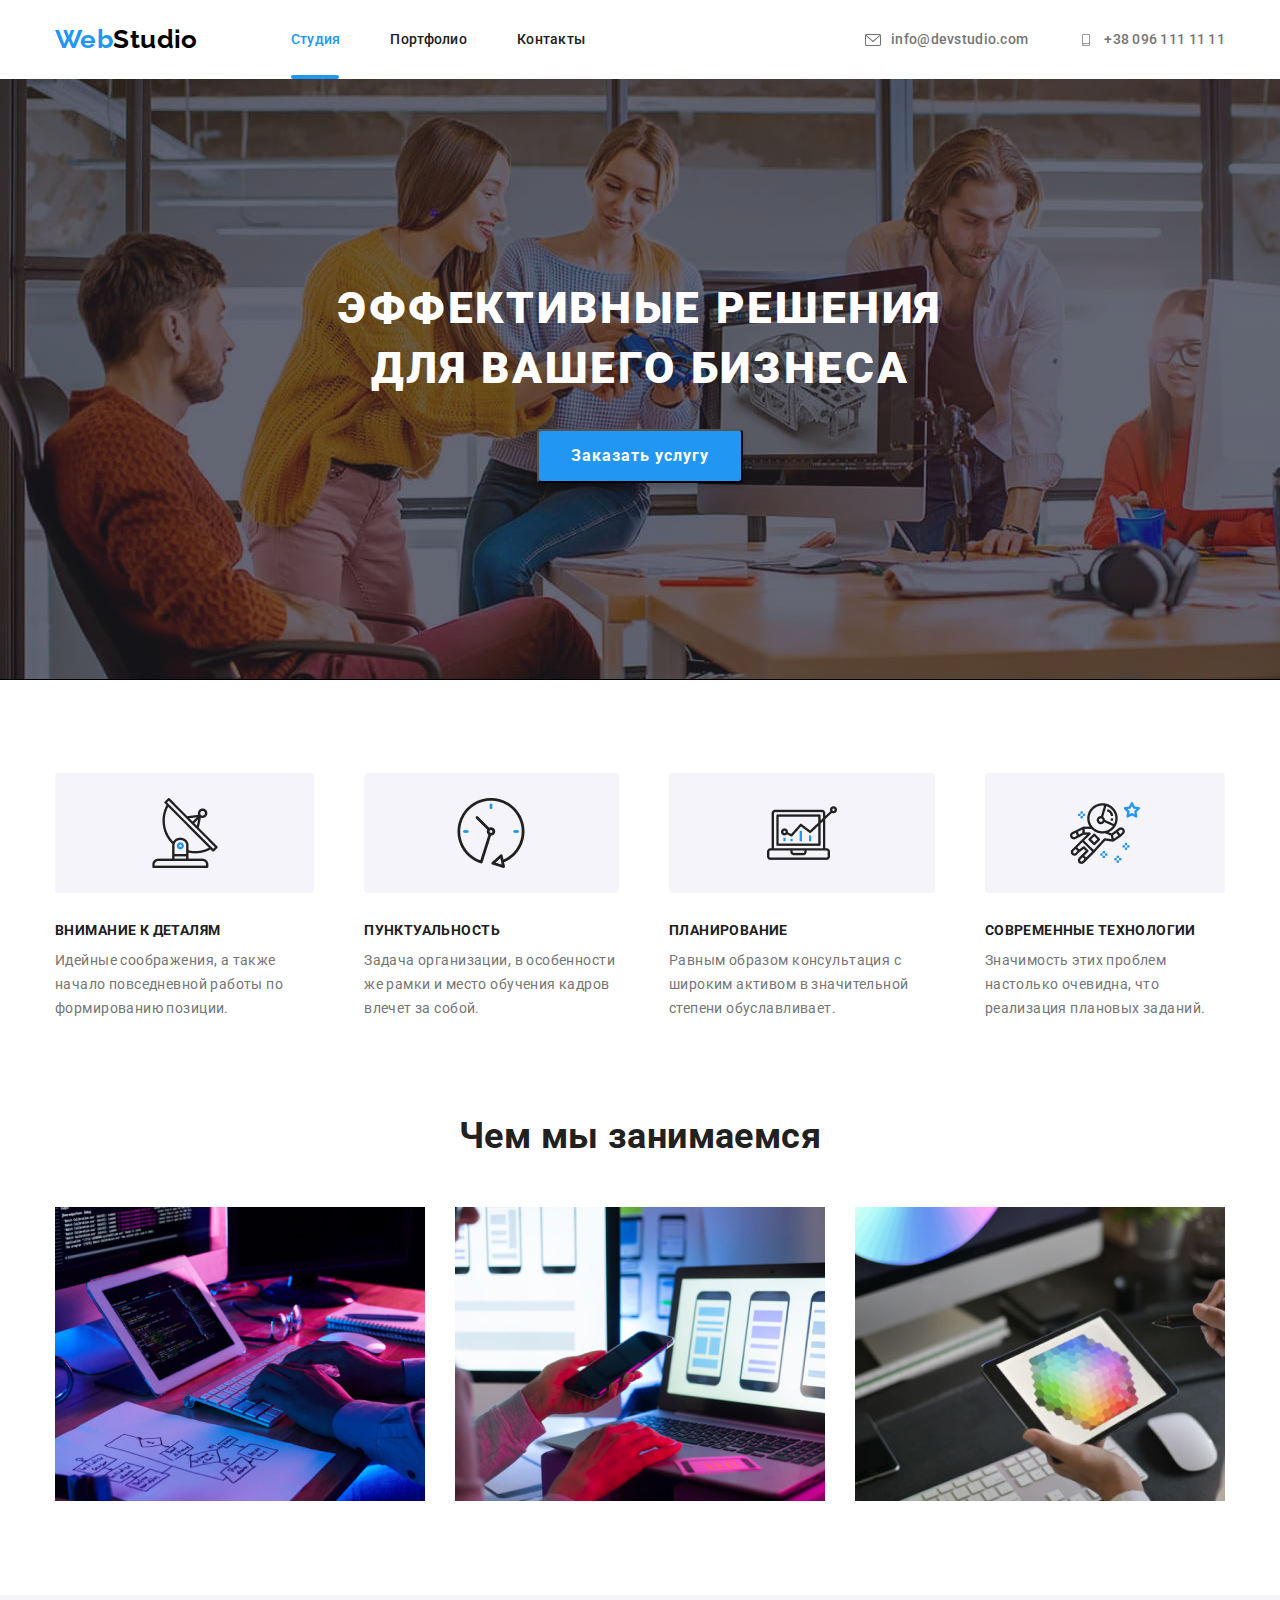
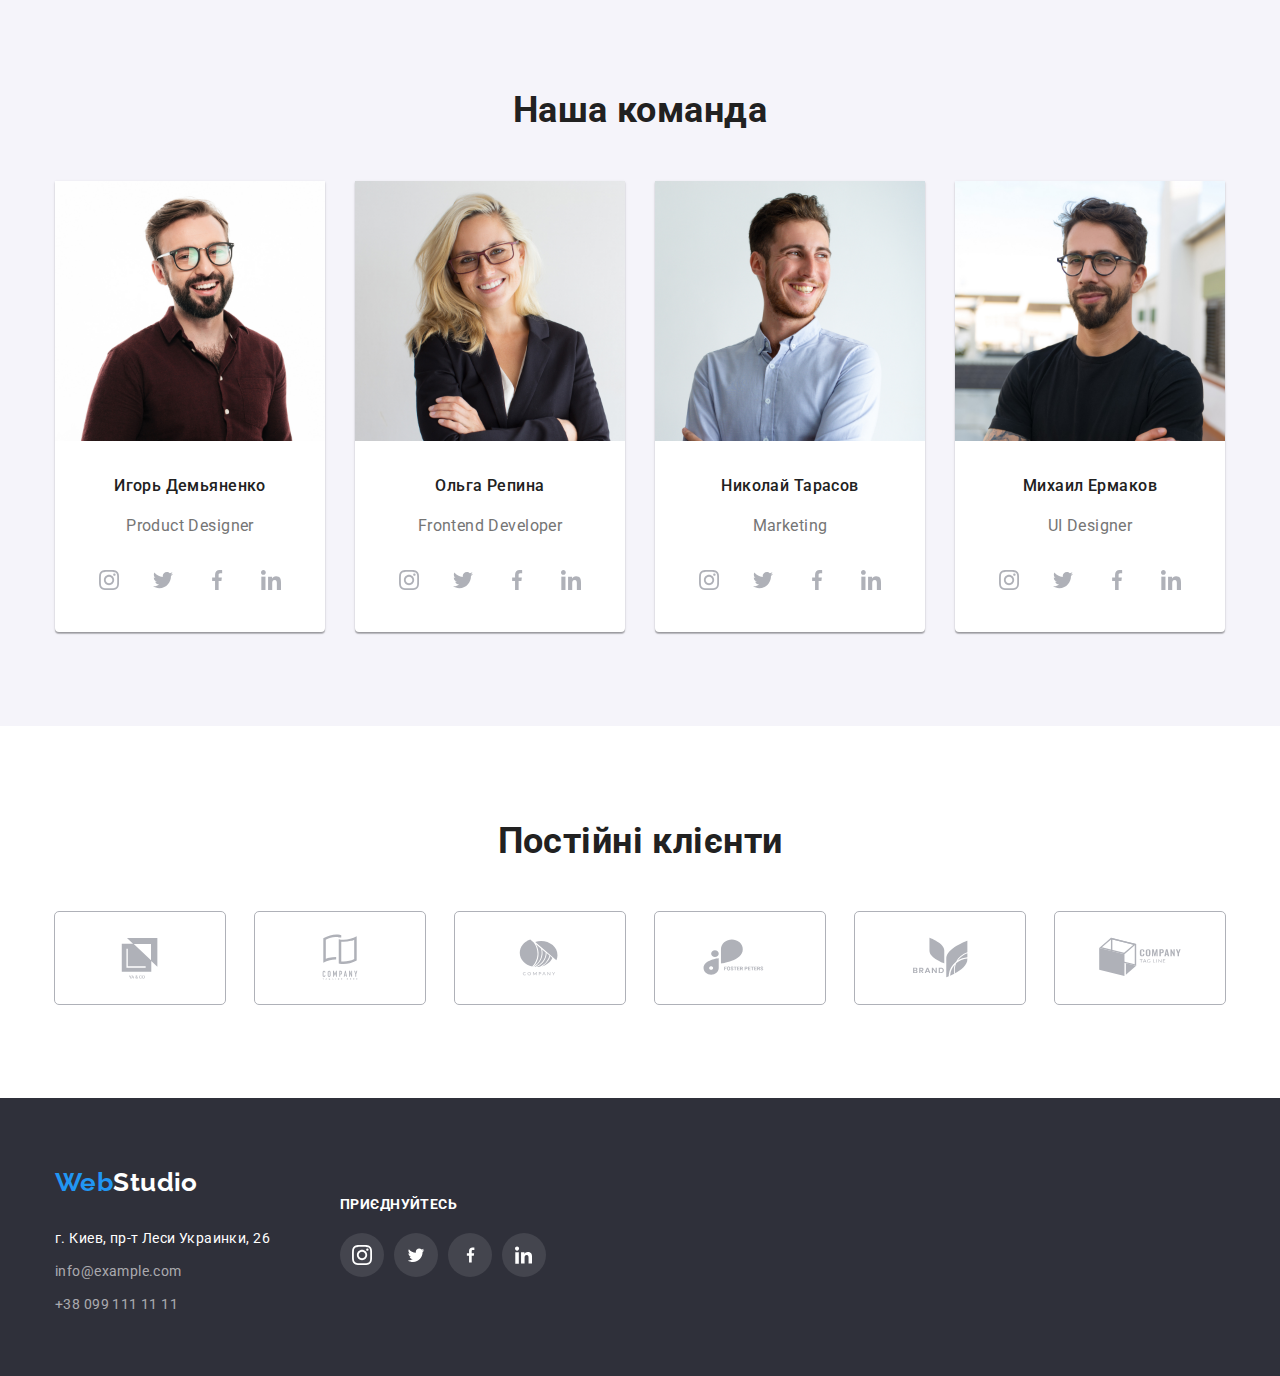
==== commit 8545f62b: "versiya 5" ====
--- a/index.html
+++ b/index.html
@@ -64,9 +64,9 @@
 
       <section class="section section-info">
         <div class="container">
-          <h2 class="title">Преимущества</h2>
+          <h2 class="visually-hidden">Преимущества</h2>
           <ul class="feature list">
-            <li class="feature-item-antena">
+            <li class="feature-item feature-item-antena">
               <div>
                 <h3 class="feature-title">ВНИМАНИЕ К ДЕТАЛЯМ</h3>
                 <p class="feature-list">
@@ -74,7 +74,7 @@
                 </p>
               </div>
             </li>
-            <li class="feature-item-clock">
+            <li class="feature-item feature-item-clock">
               <div>
                 <h3 class="feature-title">ПУНКТУАЛЬНОСТЬ</h3>
                 <p class="feature-list">
@@ -83,7 +83,7 @@
                 </p>
               </div>
             </li>
-            <li class="feature-item-diagram">
+            <li class="feature-item feature-item-diagram">
               <div>
                 <h3 class="feature-title">ПЛАНИРОВАНИЕ</h3>
                 <p class="feature-list">
@@ -92,7 +92,7 @@
                 </p>
               </div>
             </li>
-            <li class="feature-item-astronaut">
+            <li class="feature-item feature-item-astronaut">
               <div>
                 <h3 class="feature-title">СОВРЕМЕННЫЕ ТЕХНОЛОГИИ</h3>
                 <p class="feature-list">
@@ -108,16 +108,15 @@
       <section class="section section-work">
         <div class="container">
           <h2 class="section-title">Чем мы занимаемся</h2>
-          <ul class="work list">
-            <li class="work-pictures">
-              <img src="./images/img1.jpg" alt="foto" width="370" height="294" />
-            </li>
+          <ul class="work list">            
+            <li class="work-pictures">                         
+            <img class="" src="./images/img1.jpg" alt="foto" width="370" height="294" />
+            </li>                      
             <li class="work-pictures">
               <img src="./images/img2.jpg" alt="foto" width="370" height="294" />
-            </li>
             <li class="work-pictures">
               <img src="./images/img3.jpg" alt="foto" width="370" height="294" />
-            </li>
+                </li>
           </ul>
         </div>
       </section>
--- a/css/styles.css
+++ b/css/styles.css
@@ -67,6 +67,21 @@
   padding-bottom: 94px;
 }
 
+.feature-item::before {
+  display: block;
+  content: '';
+  height: 120px;
+  margin-bottom: 30px;
+
+  background-size: 70px;
+  background-repeat: no-repeat;
+  background-position: center;
+  background-color: var(--background-color-icon-white);
+
+  box-sizing: border-box;
+  border-radius: 4px;
+}
+
 /* HEADER */
 
 .container {
@@ -80,6 +95,7 @@
 .page-header {
   background-color: var(--background-color-white);
   padding: 24px 0px;
+  position: relative;
 }
 
 .cont-nav {
@@ -127,6 +143,21 @@
   font-weight: 500;
   line-height: 1.14;
   letter-spacing: 0.02em;
+}
+
+.link-studio::after {
+  display: block;
+  content: '';
+
+  position: absolute;
+
+  background-color: rgba(33, 150, 243, 1);
+  width: 48px;
+  height: 4px;
+
+  border-radius: 2px;
+
+  bottom: 0;
 }
 
 .site-nav .link {
@@ -243,8 +274,17 @@
   padding-bottom: 0px;
 }
 
-.title {
-  visibility: hidden;
+.visually-hidden {
+  position: absolute;
+  width: 1px;
+  height: 1px;
+  margin: -1px;
+  border: 0;
+  padding: 0;
+  white-space: nowrap;
+  clip-path: inset(100%);
+  clip: rect(0 0 0 0);
+  overflow: hidden;
 }
 
 .feature {
@@ -274,83 +314,23 @@
 }
 
 .feature-item-antena::before {
-  display: block;
-  content: '';
-  height: 120px;
-  margin-bottom: 30px;
-
   background-image: url(../images/icons/antenna\ 1.png);
-  background-size: 70px;
-  background-repeat: no-repeat;
-  background-position: center;
-  background-color: var(--background-color-icon-white);
-
-  box-sizing: border-box;
-  border-radius: 4px;
 }
 
 .feature-item-clock::before {
-  display: block;
-  content: '';
-  height: 120px;
-  margin-bottom: 30px;
-
   background-image: url(../images/icons/clock\ 1.png);
-  background-size: 70px;
-  background-repeat: no-repeat;
-  background-position: center;
-  background-color: var(--background-color-icon-white);
-
-  box-sizing: border-box;
-  border-radius: 4px;
 }
 
 .feature-item-diagram::before {
-  display: block;
-  content: '';
-  height: 120px;
-  margin-bottom: 30px;
-
   background-image: url(../images/icons/diagram\ 1.png);
-  background-size: 70px;
-  background-repeat: no-repeat;
-  background-position: center;
-  background-color: var(--background-color-icon-white);
-
-  box-sizing: border-box;
-  border-radius: 4px;
 }
 
 .feature-item-astronaut::before {
-  display: block;
-  content: '';
-  height: 120px;
-  margin-bottom: 30px;
-
   background-image: url(../images/icons/astronaut\ 1.png);
-  background-size: 70px;
-  background-repeat: no-repeat;
-  background-position: center;
-  background-color: var(--background-color-icon-white);
-
-  box-sizing: border-box;
-  border-radius: 4px;
 }
 
 .feature-item-antena::before {
-  display: block;
-  content: '';
-  height: 120px;
-  margin-bottom: 30px;
-
   background-image: url(../images/icons/antenna\ 1.png);
-  background-size: 70px;
-  background-repeat: no-repeat;
-  background-position: center;
-  background-color: var(--background-color-icon-white);
-
-  box-sizing: border-box;
-  border-radius: 4px;
 }
 
 /* Чем мы занимаемся */
@@ -367,8 +347,11 @@
   margin-right: 30px;
 }
 
+.work-pictures {
+  position: relative;
+}
+
 /* Команда */
-
 .section-comand {
   background-color: rgba(245, 244, 250, 1);
 }
